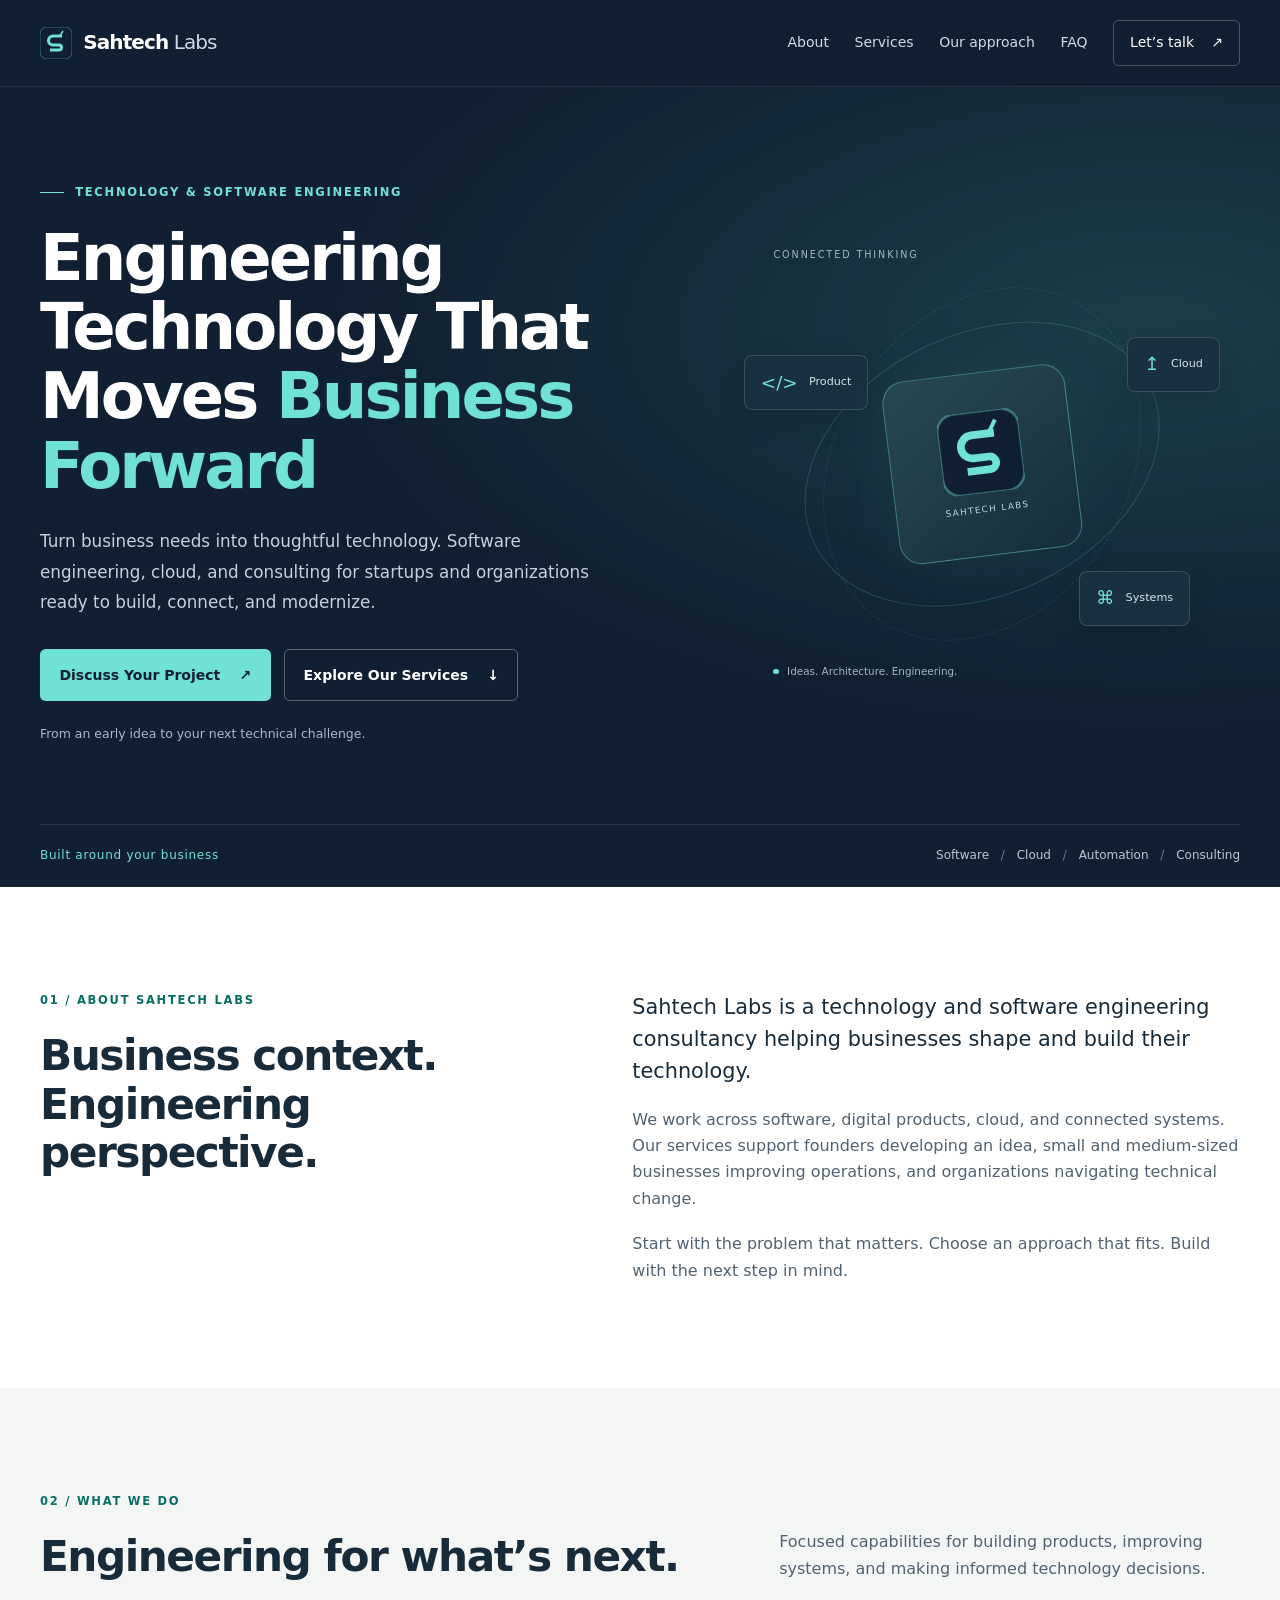
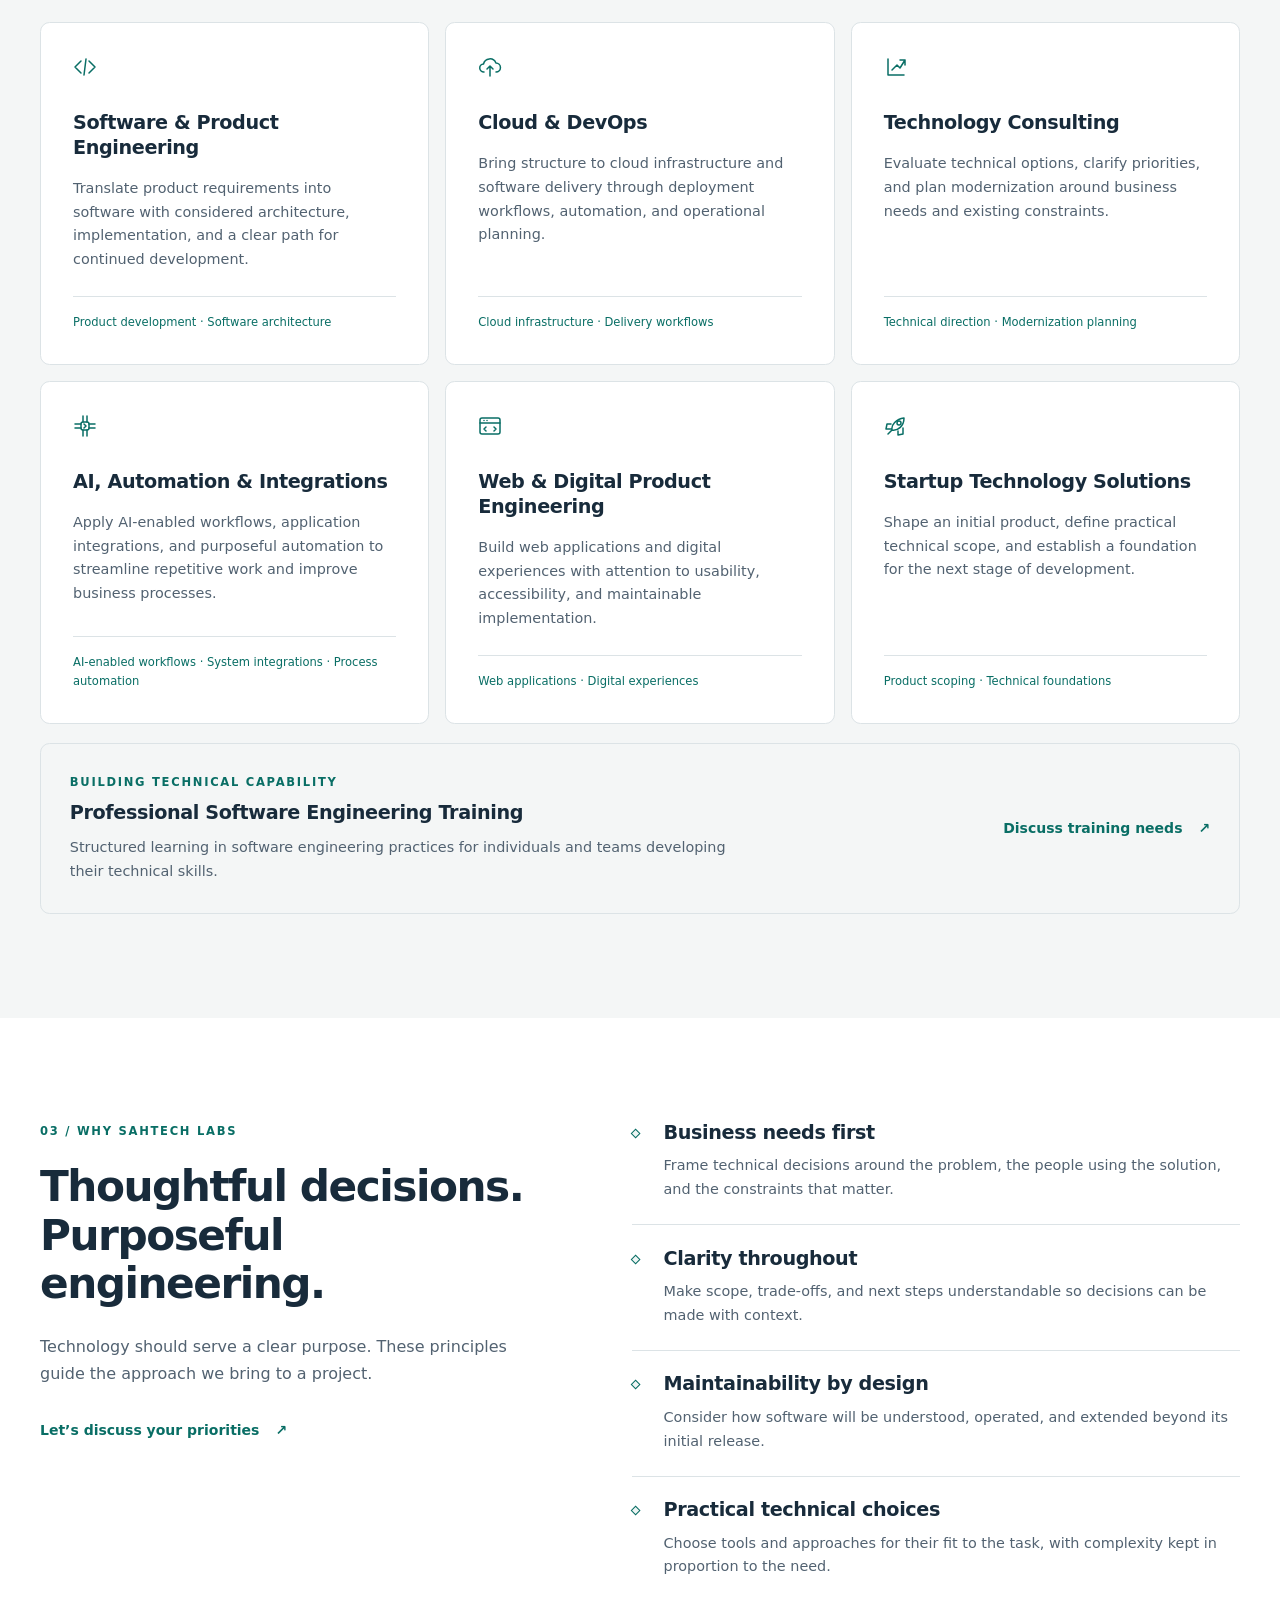
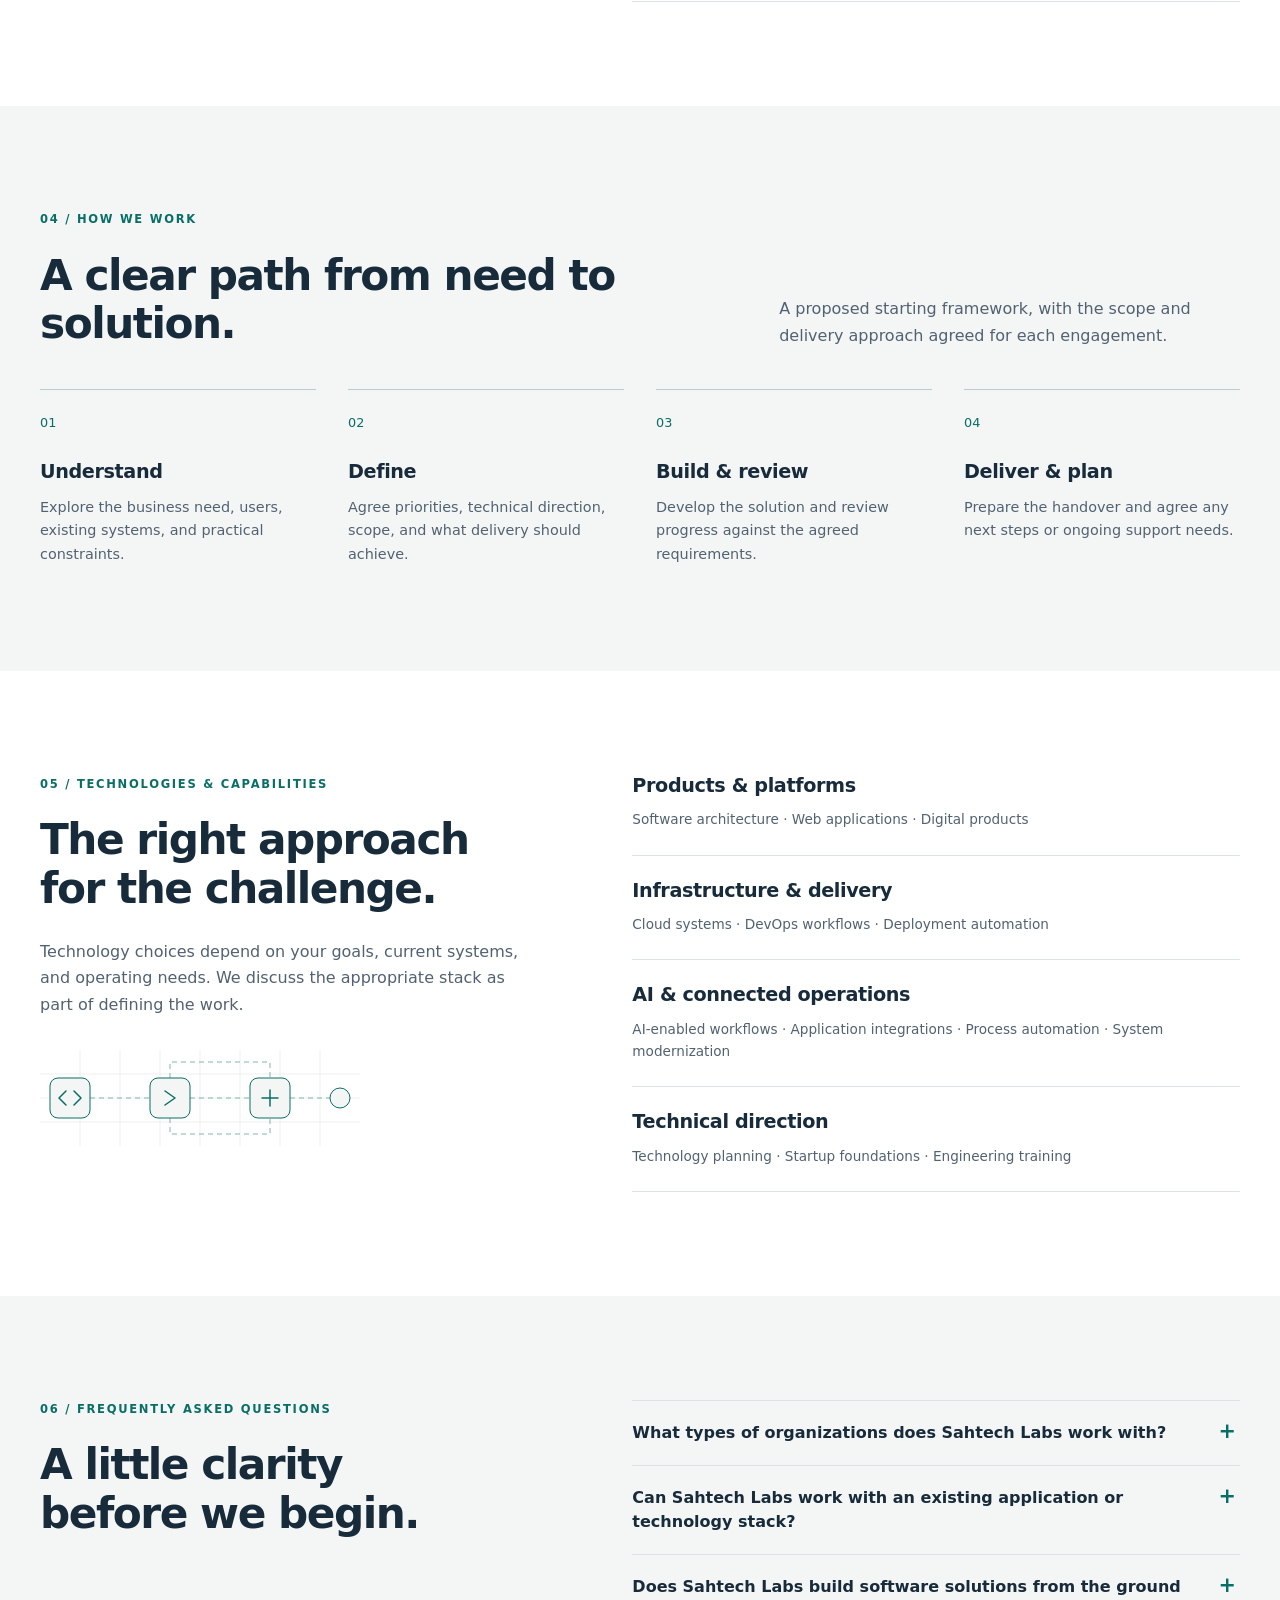
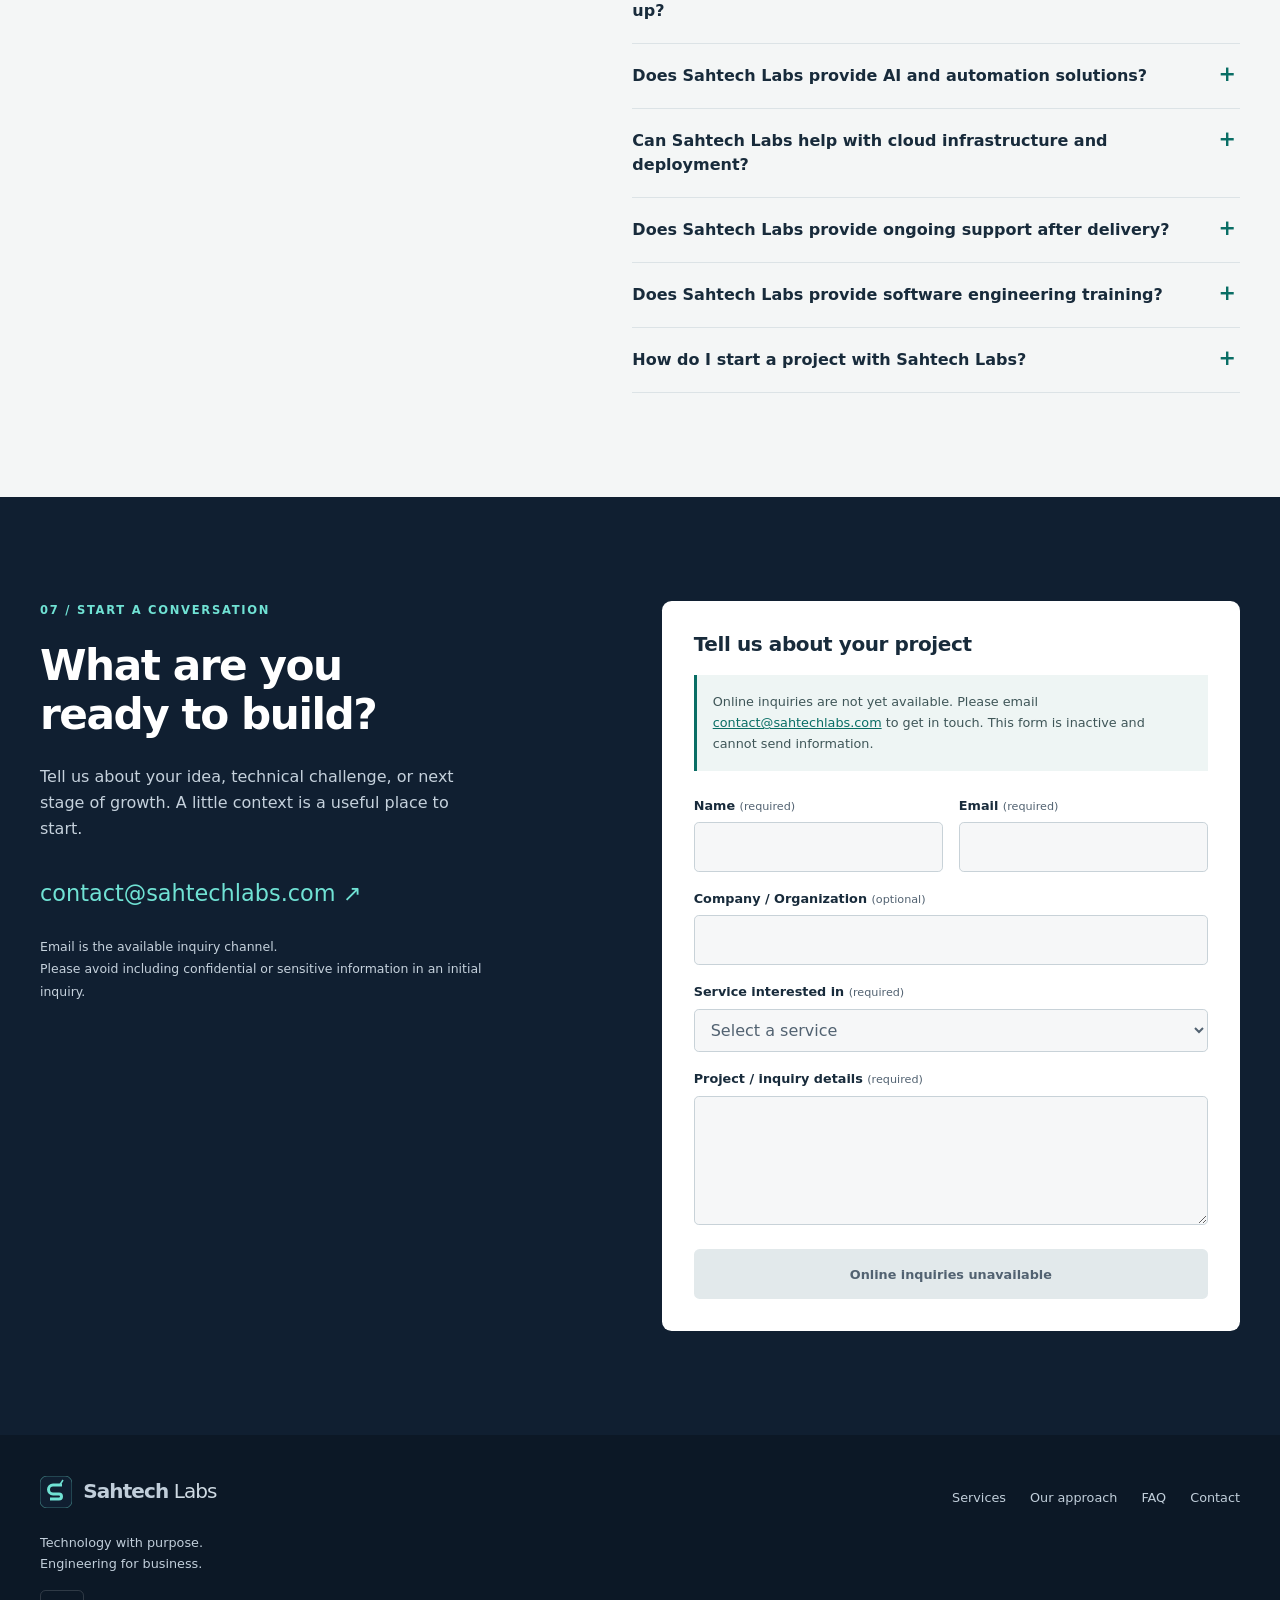
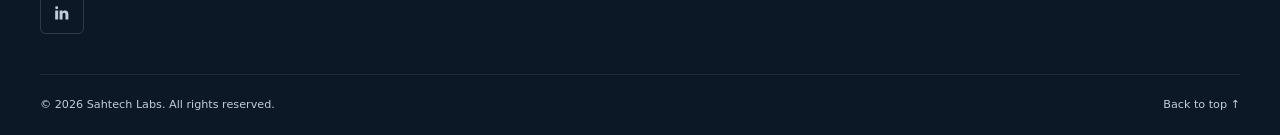
==== index.html @ 2fbc8df5 "feat: build Sahtech Labs landing page" ====
<!doctype html>
<html lang="en">
<head>
  <meta charset="utf-8">
  <meta name="viewport" content="width=device-width, initial-scale=1">
  <meta name="theme-color" content="#101f31">
  <title>Sahtech Labs | Technology &amp; Software Engineering Consultancy</title>
  <meta name="description" content="Sahtech Labs provides software and product engineering, cloud and DevOps, AI-enabled workflows, automation, integrations, and technology consulting for businesses and startups.">
  <link rel="canonical" href="https://sahtechlabs.com/">
  <meta property="og:title" content="Sahtech Labs | Technology &amp; Software Engineering Consultancy">
  <meta property="og:description" content="Software and product engineering, cloud and DevOps, AI-enabled workflows, automation, integrations, and technology consulting for businesses and startups.">
  <meta property="og:type" content="website">
  <meta property="og:url" content="https://sahtechlabs.com/">
  <meta property="og:site_name" content="Sahtech Labs">
  <meta name="twitter:card" content="summary">
  <meta name="twitter:title" content="Sahtech Labs | Technology &amp; Software Engineering Consultancy">
  <meta name="twitter:description" content="Software and product engineering, cloud and DevOps, AI-enabled workflows, automation, integrations, and technology consulting for businesses and startups.">
  <!-- TODO: After creating an approved branded 1200x630 preview asset, add og:image
       (absolute production URL), og:image:width, og:image:height, og:image:alt,
       twitter:image and twitter:image:alt here; change twitter:card to summary_large_image. -->
  <link rel="icon" href="assets/images/favicon.svg" type="image/svg+xml">
  <link rel="stylesheet" href="assets/css/styles.css">
  <script src="assets/js/main.js" defer></script>
</head>
<body>
  <a class="skip-link" href="#main">Skip to content</a>
  <header class="site-header">
    <div class="container header-inner">
      <a class="brand" href="#home" aria-label="Sahtech Labs home"><img class="brand-mark" src="assets/images/favicon.svg" width="32" height="32" alt="" aria-hidden="true"><span>Sahtech<span class="brand-light"> Labs</span></span></a>
      <button class="menu-toggle" type="button" aria-expanded="false" aria-controls="site-nav" hidden>Menu <span aria-hidden="true">☰</span></button>
      <nav id="site-nav" aria-label="Main navigation">
        <a href="#about">About</a><a href="#services">Services</a><a href="#approach">Our approach</a><a href="#faq">FAQ</a><a class="nav-contact" href="#contact">Let’s talk <span aria-hidden="true">↗</span></a>
      </nav>
    </div>
  </header>
  <main id="main">
    <section class="hero" id="home" aria-labelledby="hero-title">
      <div class="container hero-grid">
        <div class="hero-copy">
          <p class="eyebrow"><span class="accent-line" aria-hidden="true"></span>Technology &amp; software engineering</p>
          <h1 id="hero-title">Engineering Technology That Moves <span>Business Forward</span></h1>
          <p class="hero-description">Turn business needs into thoughtful technology. Software engineering, cloud, and consulting for startups and organizations ready to build, connect, and modernize.</p>
          <div class="actions"><a class="button button-primary" href="#contact">Discuss Your Project <span aria-hidden="true">↗</span></a><a class="button button-outline" href="#services">Explore Our Services <span aria-hidden="true">↓</span></a></div>
          <p class="hero-note">From an early idea to your next technical challenge.</p>
        </div>
        <div class="engineering-visual" aria-hidden="true">
          <div class="visual-grid"></div><div class="visual-orbit orbit-one"></div><div class="visual-orbit orbit-two"></div>
          <div class="visual-label">CONNECTED THINKING</div>
          <div class="visual-node node-product"><span class="node-symbol">&lt;/&gt;</span>Product</div>
          <div class="visual-node node-cloud"><span class="node-symbol">↥</span>Cloud</div>
          <div class="visual-core"><img class="core-mark" src="assets/images/favicon.svg" width="72" height="72" alt="" aria-hidden="true"><span>SAHTECH LABS</span></div>
          <div class="visual-node node-systems"><span class="node-symbol">⌘</span>Systems</div>
          <div class="visual-caption"><span></span>Ideas. Architecture. Engineering.</div>
        </div>
      </div>
      <div class="container hero-bottom"><span>Built around your business</span><span>Software <i aria-hidden="true">/</i> Cloud <i aria-hidden="true">/</i> Automation <i aria-hidden="true">/</i> Consulting</span></div>
    </section>

    <section class="section" id="about" aria-labelledby="about-title">
      <div class="container split-layout">
        <div><p class="eyebrow">01 / About Sahtech Labs</p><h2 id="about-title">Business context.<br>Engineering perspective.</h2></div>
        <div class="section-copy"><p class="lead">Sahtech Labs is a technology and software engineering consultancy helping businesses shape and build their technology.</p><p>We work across software, digital products, cloud, and connected systems. Our services support founders developing an idea, small and medium-sized businesses improving operations, and organizations navigating technical change.</p><p>Start with the problem that matters. Choose an approach that fits. Build with the next step in mind.</p></div>
      </div>
    </section>

    <section class="section section-light" id="services" aria-labelledby="services-title">
      <div class="container">
        <div class="section-heading"><div><p class="eyebrow">02 / What we do</p><h2 id="services-title">Engineering for what’s next.</h2></div><p>Focused capabilities for building products, improving systems, and making informed technology decisions.</p></div>
        <div class="services-grid">
          <article class="service-card"><svg class="service-icon" viewBox="0 0 24 24" aria-hidden="true" focusable="false"><path d="m8 6-6 6 6 6m8-12 6 6-6 6m-3-14-2 16"/></svg><h3>Software &amp; Product Engineering</h3><p>Translate product requirements into software with considered architecture, implementation, and a clear path for continued development.</p><span class="card-detail">Product development · Software architecture</span></article>
          <article class="service-card"><svg class="service-icon" viewBox="0 0 24 24" aria-hidden="true" focusable="false"><path d="M6 17a4 4 0 0 1-.5-8 6.5 6.5 0 0 1 12.4-1A4.5 4.5 0 0 1 18 17M12 21V11m-3 3 3-3 3 3"/></svg><h3>Cloud &amp; DevOps</h3><p>Bring structure to cloud infrastructure and software delivery through deployment workflows, automation, and operational planning.</p><span class="card-detail">Cloud infrastructure · Delivery workflows</span></article>
          <article class="service-card"><svg class="service-icon" viewBox="0 0 24 24" aria-hidden="true" focusable="false"><path d="M4 20V4m0 16h16M8 15l5-5 3 3 5-8m-5 0h5v5"/></svg><h3>Technology Consulting</h3><p>Evaluate technical options, clarify priorities, and plan modernization around business needs and existing constraints.</p><span class="card-detail">Technical direction · Modernization planning</span></article>
          <article class="service-card"><svg class="service-icon" viewBox="0 0 24 24" aria-hidden="true" focusable="false"><rect x="8" y="8" width="8" height="8" rx="2"/><path d="M10 2v6m4-6v6m-4 8v6m4-6v6M2 10h6m-6 4h6m8-4h6m-6 4h6m-11-4 2 2-2 2"/></svg><h3>AI, Automation &amp; Integrations</h3><p>Apply AI-enabled workflows, application integrations, and purposeful automation to streamline repetitive work and improve business processes.</p><span class="card-detail">AI-enabled workflows · System integrations · Process automation</span></article>
          <article class="service-card"><svg class="service-icon" viewBox="0 0 24 24" aria-hidden="true" focusable="false"><rect x="2" y="4" width="20" height="16" rx="2"/><path d="M2 9h20M6 6.5h.01m3 0h.01M8 13l-2 2 2 2m8-4 2 2-2 2"/></svg><h3>Web &amp; Digital Product Engineering</h3><p>Build web applications and digital experiences with attention to usability, accessibility, and maintainable implementation.</p><span class="card-detail">Web applications · Digital experiences</span></article>
          <article class="service-card"><svg class="service-icon" viewBox="0 0 24 24" aria-hidden="true" focusable="false"><path d="M8 16c-1-5 4-11 12-12 0 8-6 13-12 12Zm0 0-4 4m3-10H3l-1 5h6m6 2v4l5-1v-6"/><circle cx="15" cy="9" r="2"/></svg><h3>Startup Technology Solutions</h3><p>Shape an initial product, define practical technical scope, and establish a foundation for the next stage of development.</p><span class="card-detail">Product scoping · Technical foundations</span></article>
        </div>
        <article class="training-card"><div><p class="eyebrow">Building technical capability</p><h3>Professional Software Engineering Training</h3><p>Structured learning in software engineering practices for individuals and teams developing their technical skills.</p></div><a class="text-link" href="#contact">Discuss training needs <span aria-hidden="true">↗</span></a></article>
      </div>
    </section>

    <section class="section why-section" id="why" aria-labelledby="why-title">
      <div class="container split-layout"><div><p class="eyebrow">03 / Why Sahtech Labs</p><h2 id="why-title">Thoughtful decisions.<br>Purposeful engineering.</h2><p class="section-intro">Technology should serve a clear purpose. These principles guide the approach we bring to a project.</p><a class="text-link" href="#contact">Let’s discuss your priorities <span aria-hidden="true">↗</span></a></div><div class="principles"><article><span class="principle-dot" aria-hidden="true"></span><div><h3>Business needs first</h3><p>Frame technical decisions around the problem, the people using the solution, and the constraints that matter.</p></div></article><article><span class="principle-dot" aria-hidden="true"></span><div><h3>Clarity throughout</h3><p>Make scope, trade-offs, and next steps understandable so decisions can be made with context.</p></div></article><article><span class="principle-dot" aria-hidden="true"></span><div><h3>Maintainability by design</h3><p>Consider how software will be understood, operated, and extended beyond its initial release.</p></div></article><article><span class="principle-dot" aria-hidden="true"></span><div><h3>Practical technical choices</h3><p>Choose tools and approaches for their fit to the task, with complexity kept in proportion to the need.</p></div></article></div></div>
    </section>

    <section class="section section-light" id="approach" aria-labelledby="process-title">
      <div class="container"><div class="section-heading"><div><p class="eyebrow">04 / How we work</p><h2 id="process-title">A clear path from need to solution.</h2></div><p>A proposed starting framework, with the scope and delivery approach agreed for each engagement.</p></div><ol class="process-grid"><li><span class="step-number">01</span><h3>Understand</h3><p>Explore the business need, users, existing systems, and practical constraints.</p></li><li><span class="step-number">02</span><h3>Define</h3><p>Agree priorities, technical direction, scope, and what delivery should achieve.</p></li><li><span class="step-number">03</span><h3>Build &amp; review</h3><p>Develop the solution and review progress against the agreed requirements.</p></li><li><span class="step-number">04</span><h3>Deliver &amp; plan</h3><p>Prepare the handover and agree any next steps or ongoing support needs.</p></li></ol></div>
    </section>

    <section class="section capabilities-section" id="capabilities" aria-labelledby="capabilities-title"><div class="container split-layout"><div><p class="eyebrow">05 / Technologies &amp; capabilities</p><h2 id="capabilities-title">The right approach<br>for the challenge.</h2><p class="section-intro">Technology choices depend on your goals, current systems, and operating needs. We discuss the appropriate stack as part of defining the work.</p><svg class="capability-diagram" viewBox="0 0 320 96" aria-hidden="true" focusable="false">
        <path class="diagram-grid" d="M0 24h320M0 48h320M0 72h320M40 0v96M80 0v96M120 0v96M160 0v96M200 0v96M240 0v96M280 0v96"/>
        <path class="diagram-links" d="M50 48h60m40 0h60m40 0h40M130 28V12h100v16M130 68v16h100V68"/>
        <g class="diagram-nodes"><rect x="10" y="28" width="40" height="40" rx="8"/><rect x="110" y="28" width="40" height="40" rx="8"/><rect x="210" y="28" width="40" height="40" rx="8"/><circle cx="300" cy="48" r="10"/></g>
        <path class="diagram-symbols" d="m26 41-7 7 7 7m8-14 7 7-7 7m91-14 10 7-10 7m97-7h16m-8-8v16"/>
      </svg></div><div class="capability-list"><div><h3>Products &amp; platforms</h3><p>Software architecture · Web applications · Digital products</p></div><div><h3>Infrastructure &amp; delivery</h3><p>Cloud systems · DevOps workflows · Deployment automation</p></div><div><h3>AI &amp; connected operations</h3><p>AI-enabled workflows · Application integrations · Process automation · System modernization</p></div><div><h3>Technical direction</h3><p>Technology planning · Startup foundations · Engineering training</p></div></div></div></section>

    <section class="section section-light faq-section" id="faq" aria-labelledby="faq-title">
      <div class="container split-layout">
        <div><p class="eyebrow">06 / Frequently asked questions</p><h2 id="faq-title">A little clarity<br>before we begin.</h2></div>
        <div class="faq-list">
          <details><summary>What types of organizations does Sahtech Labs work with?</summary><div class="faq-answer"><p>Sahtech Labs supports startups, small and medium-sized businesses, teams, and organizations that need practical software engineering, technology consulting, cloud, automation, AI-enabled workflows, or technical guidance.</p></div></details>
          <details><summary>Can Sahtech Labs work with an existing application or technology stack?</summary><div class="faq-answer"><p>An engagement can begin with an existing system, application, workflow, or infrastructure. The appropriate approach is determined after understanding the current environment, requirements, constraints, and objectives.</p></div></details>
          <details><summary>Does Sahtech Labs build software solutions from the ground up?</summary><div class="faq-answer"><p>Sahtech Labs can help shape and engineer new software and digital products, from initial technical planning and architecture through implementation and delivery, depending on the project scope.</p></div></details>
          <details><summary>Does Sahtech Labs provide AI and automation solutions?</summary><div class="faq-answer"><p>Sahtech Labs can help identify practical opportunities for AI-enabled workflows, application integrations, and process automation. Solutions are selected according to the business problem and where AI can serve a useful purpose.</p></div></details>
          <details><summary>Can Sahtech Labs help with cloud infrastructure and deployment?</summary><div class="faq-answer"><p>Cloud and DevOps capabilities include infrastructure planning, deployment workflows, automation, and operational considerations appropriate to the project.</p></div></details>
          <details><summary>Does Sahtech Labs provide ongoing support after delivery?</summary><div class="faq-answer"><p>Support, maintenance, and next-stage requirements can be discussed as part of the engagement and agreed according to project needs.</p></div></details>
          <details><summary>Does Sahtech Labs provide software engineering training?</summary><div class="faq-answer"><p>Sahtech Labs provides structured software engineering and technical training for individuals and teams, with the subject and format determined by the learning objectives.</p></div></details>
          <details><summary>How do I start a project with Sahtech Labs?</summary><div class="faq-answer"><p>Email <a href="mailto:contact@sahtechlabs.com">contact@sahtechlabs.com</a> with a brief description of your idea, challenge, existing system, or objective. Sahtech Labs can then discuss the context and appropriate next steps.</p></div></details>
        </div>
      </div>
    </section>

    <section class="section contact-section" id="contact" aria-labelledby="contact-title"><div class="container contact-grid"><div class="contact-copy"><p class="eyebrow">07 / Start a conversation</p><h2 id="contact-title">What are you<br>ready to build?</h2><p>Tell us about your idea, technical challenge, or next stage of growth. A little context is a useful place to start.</p><a class="contact-email" href="mailto:contact@sahtechlabs.com">contact@sahtechlabs.com <span aria-hidden="true">↗</span></a><p class="contact-note">Email is the available inquiry channel.<br>Please avoid including confidential or sensitive information in an initial inquiry.</p></div>
      <form class="contact-form" aria-labelledby="form-title" aria-describedby="form-status">
        <h3 id="form-title">Tell us about your project</h3><p id="form-status" class="form-status">Online inquiries are not yet available. Please email <a href="mailto:contact@sahtechlabs.com">contact@sahtechlabs.com</a> to get in touch. This form is inactive and cannot send information.</p>
        <fieldset disabled><legend class="visually-hidden">Project inquiry — currently unavailable</legend><div class="form-row"><div class="form-field"><label for="name">Name <span>(required)</span></label><input id="name" name="name" autocomplete="name" required></div><div class="form-field"><label for="email">Email <span>(required)</span></label><input id="email" name="email" type="email" autocomplete="email" required></div></div><div class="form-field"><label for="company">Company / Organization <span>(optional)</span></label><input id="company" name="company" autocomplete="organization"></div><div class="form-field"><label for="service">Service interested in <span>(required)</span></label><select id="service" name="service" required><option value="">Select a service</option><option>Software &amp; Product Engineering</option><option>Cloud &amp; DevOps</option><option>Technology Consulting</option><option>AI, Automation &amp; Integrations</option><option>Web &amp; Digital Product Engineering</option><option>Startup Technology Solutions</option><option>Professional Software Engineering Training</option></select></div><div class="form-field"><label for="details">Project / inquiry details <span>(required)</span></label><textarea id="details" name="details" rows="4" required></textarea></div><button class="button button-primary" type="button" disabled>Online inquiries unavailable</button></fieldset>
      </form>
    </div></section>
  </main>
  <footer class="site-footer">
    <div class="container footer-top">
      <div class="footer-company">
        <a class="brand" href="#home" aria-label="Sahtech Labs home"><img class="brand-mark" src="assets/images/favicon.svg" width="32" height="32" alt="" aria-hidden="true"><span>Sahtech<span class="brand-light"> Labs</span></span></a>
        <p>Technology with purpose.<br>Engineering for business.</p>
        <nav class="social-links" aria-label="Sahtech Labs social media">
          <a href="https://www.linkedin.com/company/sahtechlabs/" target="_blank" rel="noopener noreferrer" aria-label="Sahtech Labs on LinkedIn (opens in a new tab)">
            <svg viewBox="0 0 24 24" aria-hidden="true" focusable="false"><path d="M5 3a2 2 0 1 1 0 4 2 2 0 0 1 0-4ZM3 9h4v12H3Zm6 0h4v1.6c.8-1.2 2-1.9 3.6-1.9 3 0 4.4 1.9 4.4 5.2V21h-4v-6.2c0-1.7-.5-2.7-1.9-2.7-1.4 0-2.1 1-2.1 2.7V21H9Z"/></svg>
          </a>
          <!-- Facebook is omitted until its official company-page URL is verified.
               Add it as another social-links item using the existing SVG/link pattern. -->
        </nav>
      </div>
      <nav class="footer-navigation" aria-label="Footer navigation"><a href="#services">Services</a><a href="#approach">Our approach</a><a href="#faq">FAQ</a><a href="#contact">Contact</a></nav>
    </div>
    <div class="container footer-bottom"><small>© 2026 Sahtech Labs. All rights reserved.</small><a href="#home">Back to top <span aria-hidden="true">↑</span></a></div>
  </footer>
</body>
</html>
---- assets/css/styles.css ----
:root {
  --navy:#101f31;
  --navy-light:#172b40;
  --ink:#182b3b;
  --muted:#526271;
  --paper:#fff;
  --surface:#f4f6f6;
  --line:#dce3e6;
  --accent:#70e2d4;
  --teal:#096e65;
  --container:75rem;
  --radius:.6rem;
}

* {
  box-sizing:border-box;
}

html {
  scroll-behavior:smooth;
  scroll-padding-top:6rem;
}

body {
  margin:0;
  font-family:Inter,ui-sans-serif,system-ui,-apple-system,BlinkMacSystemFont,"Segoe UI",sans-serif;
  color:var(--ink);
  background:var(--paper);
  line-height:1.65;
  -webkit-font-smoothing:antialiased;
}

a {
  color:inherit;
  text-decoration:none;
}

button,input,select,textarea {
  font:inherit;
}

button,a,input,select,textarea {
  -webkit-tap-highlight-color:transparent;
}

a,button {
  touch-action:manipulation;
}

a:focus-visible,button:focus-visible,input:focus-visible,select:focus-visible,textarea:focus-visible,summary:focus-visible {
  outline:3px solid var(--teal);
  outline-offset:5px;
}

.hero a:focus-visible,.site-header a:focus-visible,.site-header button:focus-visible,.contact-section a:focus-visible,.site-footer a:focus-visible {
  outline-color:var(--accent);
}

[hidden] {
  display:none!important;
}

h1,h2,h3,p {
  margin:0;
}

h1,h2,h3 {
  line-height:1.15;
  letter-spacing:-.035em;
}

h2 {
  font-size:clamp(2rem,3.3vw,3rem);
  font-weight:650;
}

h3 {
  font-size:1.2rem;
  font-weight:650;
  letter-spacing:-.02em;
}

p+p {
  margin-top:1.2rem;
}

.container {
  width:min(var(--container),calc(100% - 2.5rem));
  margin-inline:auto;
}

.section {
  padding-block:5rem;
}

.section-light {
  background:var(--surface);
}

.eyebrow {
  font-size:.72rem;
  font-weight:700;
  letter-spacing:.15em;
  text-transform:uppercase;
  color:var(--teal);
  margin-bottom:1.4rem;
}

.section-intro {
  margin-block:1.6rem;
  max-width:30rem;
  color:var(--muted);
}

.skip-link {
  position:fixed;
  top:1rem;
  left:1rem;
  z-index:20;
  background:white;
  padding:.8rem 1.2rem;
  color:var(--ink);
  transform:translateY(-200%);
}

.skip-link:focus {
  transform:translateY(0);
}

.visually-hidden {
  position:absolute;
  width:1px;
  height:1px;
  padding:0;
  margin:-1px;
  overflow:hidden;
  clip-path:inset(50%);
  white-space:nowrap;
  border:0;
}

.site-header {
  background:var(--navy);
  color:#fff;
  border-bottom:1px solid #ffffff14;
}

.header-inner {
  display:flex;
  align-items:center;
  justify-content:space-between;
  gap:1.5rem;
  flex-wrap:wrap;
  padding-block:1.25rem;
}

.brand {
  display:inline-flex;
  align-items:center;
  gap:.7rem;
  font-size:1.25rem;
  font-weight:700;
  letter-spacing:-.045em;
  white-space:nowrap;
}

.brand-light {
  font-weight:400;
  color:#cfdae3;
}

.brand-mark {
  width:2rem;
  height:2rem;
  flex-shrink:0;
  display:block;
}

#site-nav {
  display:flex;
  align-items:center;
  gap:1.6rem;
  width:100%;
  flex-wrap:wrap;
  font-size:.875rem;
}

#site-nav a {
  padding:.4rem 0;
  color:#d3dce5;
}

#site-nav a:hover {
  color:var(--accent);
}

#site-nav .nav-contact {
  border:1px solid #ffffff40;
  border-radius:.35rem;
  padding:.65rem 1rem;
  color:white;
}

.nav-contact span {
  margin-left:.8rem;
}

.menu-toggle {
  background:transparent;
  border:1px solid #ffffff40;
  color:white;
  border-radius:.35rem;
  padding:.5rem .8rem;
  cursor:pointer;
}

.menu-toggle span {
  margin-left:.5rem;
}

#site-nav.enhanced {
  display:none;
}

#site-nav.enhanced.is-open {
  display:flex;
}

.hero {
  background:radial-gradient(ellipse at 90% 30%,#1b3e49 0,transparent 50%),var(--navy);
  color:#fff;
  overflow:hidden;
}

.hero-grid {
  display:grid;
  gap:2rem;
  padding-block:4rem 2.5rem;
}

.hero .eyebrow {
  color:var(--accent);
  display:flex;
  align-items:center;
  gap:.7rem;
}

.accent-line {
  height:1px;
  width:1.5rem;
  background:var(--accent);
}

h1 {
  font-size:clamp(2.7rem,5vw,4.4rem);
  font-weight:650;
  max-width:13ch;
  line-height:1.08;
  letter-spacing:-.045em;
}

h1 span {
  color:var(--accent);
}

.hero-description {
  margin-top:1.6rem;
  color:#c5d1dc;
  max-width:35rem;
  font-size:1.05rem;
  line-height:1.8;
}

.actions {
  display:flex;
  flex-wrap:wrap;
  gap:.85rem;
  margin-top:2rem;
}

.button {
  display:inline-flex;
  justify-content:center;
  align-items:center;
  gap:1.2rem;
  padding:.85rem 1.15rem;
  border:1px solid transparent;
  border-radius:.35rem;
  font-size:.875rem;
  font-weight:650;
  min-height:3rem;
  transition:background .18s, border-color .18s;
}

.button-primary {
  background:var(--accent);
  color:var(--navy);
}

.button-primary:hover {
  background:#9aeee3;
}

.button-outline {
  border-color:#ffffff50;
  color:#fff;
}

.button-outline:hover {
  background:#ffffff0d;
  border-color:#ffffff90;
}

.hero-note {
  font-size:.78rem;
  color:#a7bacb;
  margin-top:1.4rem;
}

.hero-bottom {
  border-top:1px solid #ffffff1a;
  padding-block:1.3rem;
  display:flex;
  justify-content:space-between;
  gap:.7rem;
  flex-wrap:wrap;
  font-size:.7rem;
  color:#b9c9d5;
}

.hero-bottom>span:first-child {
  color:var(--accent);
  letter-spacing:.06em;
}

.hero-bottom i {
  font-style:normal;
  margin-inline:.5rem;
  color:#65818f;
}

.engineering-visual {
  position:relative;
  width:100%;
  max-width:31rem;
  aspect-ratio:1.1;
  margin:auto;
  isolation:isolate;
}

.visual-grid {
  position:absolute;
  inset:0;
  background-image:linear-gradient(#ffffff06 1px,transparent 1px),linear-gradient(90deg,#ffffff06 1px,transparent 1px);
  background-size:2rem 2rem;
  mask-image:radial-gradient(ellipse,#000,transparent 72%);
}

.visual-orbit {
  position:absolute;
  border:1px solid #70e2d430;
  border-radius:50%;
  left:50%;
  top:50%;
  transform:translate(-50%,-50%) rotate(-25deg);
}

.orbit-one {
  width:75%;
  height:58%;
}

.orbit-two {
  width:59%;
  height:83%;
  transform:translate(-50%,-50%) rotate(32deg);
  border-style:dashed;
  border-color:#70e2d41f;
}

.visual-label {
  position:absolute;
  top:2%;
  left:8%;
  font-size:.6rem;
  letter-spacing:.2em;
  color:#a2b7c4;
}

.visual-core {
  position:absolute;
  left:50%;
  top:50%;
  transform:translate(-50%,-50%) rotate(-7deg);
  width:37%;
  aspect-ratio:1;
  background:linear-gradient(145deg,#284951,#162e3d);
  border:1px solid #70e2d46b;
  border-radius:1.4rem;
  display:flex;
  align-items:center;
  justify-content:center;
  flex-direction:column;
  box-shadow:0 0 70px #70e2d40d;
  gap:.6rem;
}

.visual-core>span:last-child {
  font-size:.55rem;
  letter-spacing:.16em;
  color:#c0d9dd;
}

.core-mark {
  width:45%;
  height:auto;
  display:block;
}

.visual-node {
  position:absolute;
  padding:.7rem 1rem;
  border:1px solid #ffffff25;
  border-radius:.5rem;
  background:#193040;
  color:#d5e3e9;
  font-size:.7rem;
  display:flex;
  align-items:center;
  gap:.7rem;
  box-shadow:0 8px 30px #00000020;
}

.node-symbol {
  color:var(--accent);
  font-size:1.15rem;
}

.node-product {
  left:2%;
  top:26%;
}

.node-cloud {
  right:2%;
  top:22%;
}

.node-systems {
  right:8%;
  bottom:14%;
}

.visual-caption {
  position:absolute;
  bottom:2%;
  left:8%;
  color:#a2b7c4;
  font-size:.65rem;
  display:flex;
  gap:.5rem;
  align-items:center;
}

.visual-caption span {
  width:.35rem;
  height:.35rem;
  background:var(--accent);
  border-radius:50%;
}

.split-layout {
  display:grid;
  gap:2.2rem;
}

.section-copy {
  color:var(--muted);
  max-width:39rem;
}

.lead {
  font-size:1.3rem;
  color:var(--ink);
  line-height:1.55;
}

.section-heading {
  display:grid;
  gap:1.4rem;
  margin-bottom:2.5rem;
}

.section-heading>p {
  color:var(--muted);
  max-width:29rem;
}

.services-grid {
  display:grid;
  gap:1rem;
}

.service-card {
  padding:1.8rem;
  background:var(--paper);
  border:1px solid var(--line);
  border-radius:var(--radius);
  display:flex;
  flex-direction:column;
}

.service-icon {
  width:1.5rem;
  height:1.5rem;
  color:var(--teal);
  fill:none;
  stroke:currentColor;
  stroke-width:1.5;
  stroke-linecap:round;
  stroke-linejoin:round;
  margin-bottom:2rem;
}

.service-card h3 {
  max-width:22rem;
  line-height:1.3;
}

.service-card p {
  font-size:.9rem;
  color:var(--muted);
  margin-block:1rem 1.5rem;
}

.card-detail {
  font-size:.72rem;
  color:var(--teal);
  border-top:1px solid var(--line);
  padding-top:1rem;
  margin-top:auto;
}

.training-card {
  margin-top:1.2rem;
  padding:1.8rem;
  border:1px solid var(--line);
  border-radius:var(--radius);
  display:flex;
  flex-wrap:wrap;
  align-items:center;
  justify-content:space-between;
  gap:1.5rem;
}

.training-card .eyebrow {
  margin-bottom:.6rem;
}

.training-card p:last-child {
  font-size:.9rem;
  color:var(--muted);
  max-width:43rem;
  margin-top:.8rem;
}

.text-link {
  font-size:.875rem;
  font-weight:650;
  color:var(--teal);
  display:inline-flex;
  align-items:center;
  gap:1rem;
  padding-block:.4rem;
}

.text-link:hover {
  text-decoration:underline;
  text-underline-offset:.3rem;
}

.principles article {
  display:flex;
  gap:1.5rem;
  border-bottom:1px solid var(--line);
  padding-block:1.4rem;
}

.principles article:first-child {
  padding-top:0;
}

.principle-dot {
  width:.45rem;
  height:.45rem;
  flex-shrink:0;
  border:1px solid var(--teal);
  background:#096e6512;
  transform:rotate(45deg);
  margin-top:.5rem;
}

.principles p {
  margin-top:.65rem;
  font-size:.9rem;
  color:var(--muted);
}

.process-grid {
  list-style:none;
  padding:0;
  margin:0;
  display:grid;
  gap:2rem;
}

.process-grid li {
  border-top:1px solid #baccca;
  padding-top:1.4rem;
}

.step-number {
  font-size:.8rem;
  color:var(--teal);
  display:block;
  margin-bottom:1.7rem;
}

.process-grid p {
  color:var(--muted);
  font-size:.9rem;
  margin-top:.8rem;
}

.capability-list>div {
  padding-block:1.5rem;
  border-bottom:1px solid var(--line);
}

.capability-list>div:first-child {
  padding-top:0;
}

.capability-list p {
  font-size:.85rem;
  color:var(--muted);
  margin-top:.7rem;
}

/* A small static systems motif adds rhythm without changing the section layout. */
.capability-diagram {
  display:block;
  width:min(100%,20rem);
  height:auto;
  margin-top:2rem;
  fill:none;
  stroke-width:1;
}

.diagram-grid {
  stroke:var(--line);
  opacity:.5;
}

.diagram-links {
  stroke:var(--teal);
  opacity:.5;
}

.diagram-nodes {
  fill:var(--surface);
  stroke:var(--teal);
}

.diagram-symbols {
  stroke:var(--teal);
  stroke-linecap:round;
  stroke-linejoin:round;
  stroke-width:1.5;
}

.contact-section {
  background:var(--navy);
  color:#fff;
}

.contact-section .eyebrow {
  color:var(--accent);
}

.contact-grid {
  display:grid;
  gap:3rem;
}

.contact-copy>p:not(.eyebrow) {
  color:#c5d1dc;
  max-width:28rem;
  margin-top:1.5rem;
}

.contact-email {
  display:inline-block;
  color:var(--accent);
  font-size:clamp(1rem,2vw,1.4rem);
  margin-top:2rem;
  overflow-wrap:anywhere;
}

.contact-email:hover {
  text-decoration:underline;
  text-underline-offset:.3rem;
}

.contact-copy .contact-note {
  font-size:.78rem;
  line-height:1.8;
}

.contact-form {
  padding:1.5rem;
  background:#fff;
  border-radius:var(--radius);
  color:var(--ink);
}

.contact-form h3 {
  font-size:1.25rem;
}

.form-status {
  font-size:.8rem;
  background:#eef5f4;
  border-left:3px solid var(--teal);
  padding:1rem;
  margin-block:1.2rem 1.5rem;
  color:#3f5658;
}

.form-status a {
  color:var(--teal);
  text-decoration:underline;
  overflow-wrap:anywhere;
}

.contact-section .form-status a:focus-visible {
  outline-color:var(--teal);
}

fieldset {
  border:0;
  padding:0;
  margin:0;
  min-width:0;
}

.form-row {
  display:grid;
  gap:1rem;
}

.form-field {
  margin-bottom:1rem;
}

label {
  display:block;
  font-size:.8rem;
  font-weight:600;
  margin-bottom:.4rem;
}

label span {
  font-weight:400;
  color:var(--muted);
  font-size:.7rem;
}

input,select,textarea {
  width:100%;
  min-width:0;
  border:1px solid #c8d2d8;
  border-radius:.3rem;
  background:#f6f7f8;
  color:#526271;
  padding:.65rem .75rem;
  opacity:1;
}

textarea {
  resize:vertical;
}

fieldset:disabled input,fieldset:disabled select,fieldset:disabled textarea {
  cursor:not-allowed;
  -webkit-text-fill-color:#526271;
}

.button:disabled {
  cursor:not-allowed;
  background:#e2e9eb;
  color:#526271;
  width:100%;
  font-size:.8rem;
}

.site-footer {
  background:#0c1826;
  color:#c1ceda;
  padding-top:2.5rem;
}

.footer-top {
  display:flex;
  flex-wrap:wrap;
  align-items:flex-start;
  gap:2rem;
  padding-bottom:2.5rem;
}

.footer-top p {
  font-size:.8rem;
}

.footer-navigation {
  display:flex;
  gap:1.5rem;
  flex-wrap:wrap;
  font-size:.8rem;
}

.footer-navigation a:hover,.footer-bottom a:hover {
  color:var(--accent);
}

.footer-bottom {
  border-top:1px solid #ffffff14;
  padding-block:1.3rem;
  display:flex;
  justify-content:space-between;
  flex-wrap:wrap;
  gap:1rem;
  font-size:.7rem;
}

.footer-bottom small {
  font-size:inherit;
}

@media(min-width:40rem) {
  .container {
    width:min(var(--container),calc(100% - 4rem));
  }
  .services-grid,.process-grid {
    grid-template-columns:repeat(2,minmax(0,1fr));
  }
  .form-row {
    grid-template-columns:repeat(2,minmax(0,1fr));
  }
  .contact-form {
    padding:2rem;
  }
}

@media(min-width:48rem) {
  .header-inner {
    flex-wrap:nowrap;
  }
  #site-nav,#site-nav.enhanced {
    display:flex;
    width:auto;
  }
  .menu-toggle {
    display:none;
  }
  .hero-grid {
    grid-template-columns:1.2fr 1fr;
    align-items:center;
    padding-block:5rem 4rem;
  }
  .hero-bottom {
    font-size:.75rem;
  }
  .section {
    padding-block:6rem;
  }
  .split-layout {
    grid-template-columns:1fr 1.15fr;
    gap:4rem;
  }
  .section-heading {
    grid-template-columns:1.5fr 1fr;
    align-items:end;
    gap:3rem;
  }
  .contact-grid {
    grid-template-columns:1fr 1.1fr;
    gap:3rem;
  }
  .footer-navigation {
    margin-left:auto;
  }
  .engineering-visual {
    min-width:0;
  }
}

@media(min-width:64rem) {
  .services-grid {
    grid-template-columns:repeat(3,minmax(0,1fr));
  }
  .process-grid {
    grid-template-columns:repeat(4,minmax(0,1fr));
    gap:2rem;
  }
  .hero-grid {
    gap:4rem;
    padding-block:6rem 5rem;
  }
  .contact-grid {
    gap:6rem;
  }
  .service-card {
    padding:2rem;
  }
  .section {
    padding-block:6.5rem;
  }
}

@media(max-width:24rem) {
  .container {
    width:calc(100% - 2rem);
  }
  h1 {
    font-size:2.4rem;
  }
  .actions .button {
    width:100%;
  }
  .contact-form {
    padding:1rem;
  }
  .brand {
    font-size:1.1rem;
  }
  .hero-bottom i {
    margin-inline:.2rem;
  }
}

/* Native disclosures remain usable without JavaScript. */
.faq-list {
  min-width:0;
}

.faq-list details {
  border-bottom:1px solid var(--line);
}

.faq-list details:first-child {
  border-top:1px solid var(--line);
}

.faq-list summary {
  padding:1.25rem 2rem 1.25rem 0;
  min-height:3rem;
  position:relative;
  cursor:pointer;
  list-style:none;
  font-weight:600;
  line-height:1.5;
  overflow-wrap:anywhere;
}

.faq-list summary::-webkit-details-marker {
  display:none;
}

.faq-list summary::after {
  content:"+";
  position:absolute;
  right:.25rem;
  top:1.25rem;
  color:var(--teal);
  font-size:1.3rem;
  line-height:1;
}

.faq-list details[open] summary::after {
  content:"−";
}

.faq-list summary:hover,.faq-list summary:focus-visible {
  color:var(--teal);
}

.faq-answer {
  padding:0 1rem 1.25rem 0;
  color:var(--muted);
  font-size:.9rem;
}

.faq-answer a {
  color:var(--teal);
  text-decoration:underline;
  text-underline-offset:.2rem;
  overflow-wrap:anywhere;
}

.footer-company>p {
  margin-top:1rem;
}

.social-links {
  display:flex;
  flex-wrap:wrap;
  gap:.5rem;
  margin-top:1rem;
}

.social-links a {
  display:grid;
  place-items:center;
  width:2.75rem;
  height:2.75rem;
  border:1px solid #ffffff25;
  border-radius:.35rem;
  transition:background .18s,border-color .18s,color .18s;
}

.social-links a:hover,.social-links a:focus-visible {
  color:var(--accent);
  background:#ffffff08;
  border-color:var(--accent);
}

.social-links svg {
  width:1.1rem;
  height:1.1rem;
  fill:currentColor;
}

.footer-navigation a {
  display:inline-flex;
  align-items:center;
  min-height:2.75rem;
}

.service-card {
  transition:border-color .2s,box-shadow .2s;
}

.service-card:hover,.service-card:focus-within {
  border-color:#096e6566;
  box-shadow:0 4px 16px #101f3108;
}

/* Motion is opt-in. Content is visible before enhancement and on failure. */
@media(prefers-reduced-motion:no-preference) {
  .button:not(:disabled) {
    transition:background .18s,border-color .18s,transform .18s;
  }
  .button:not(:disabled):hover,.button:not(:disabled):focus-visible {
    transform:translateY(-1px);
  }
  .section.is-revealed>.container {
    animation:section-arrive .45s ease-out;
  }
  .engineering-visual {
    animation:graphic-arrive 1.2s ease-out;
  }
  .capabilities-section.is-revealed .diagram-links {
    stroke-dasharray:5 4;
    animation:connection-flow 1.8s ease-out;
  }
  .faq-list details[open] .faq-answer {
    animation:section-arrive .2s ease-out;
  }
}

@keyframes section-arrive {
  from { opacity:.94; transform:translateY(5px); }
  to { opacity:1; transform:translateY(0); }
}

@keyframes graphic-arrive {
  from { opacity:.85; transform:translateY(3px); }
  to { opacity:1; transform:translateY(0); }
}

@keyframes connection-flow {
  from { stroke-dashoffset:18; }
  to { stroke-dashoffset:0; }
}

@media(prefers-reduced-motion:reduce) {
  html {
    scroll-behavior:auto;
  }
  *,*::before,*::after {
    transition:none!important;
    animation:none!important;
  }
}
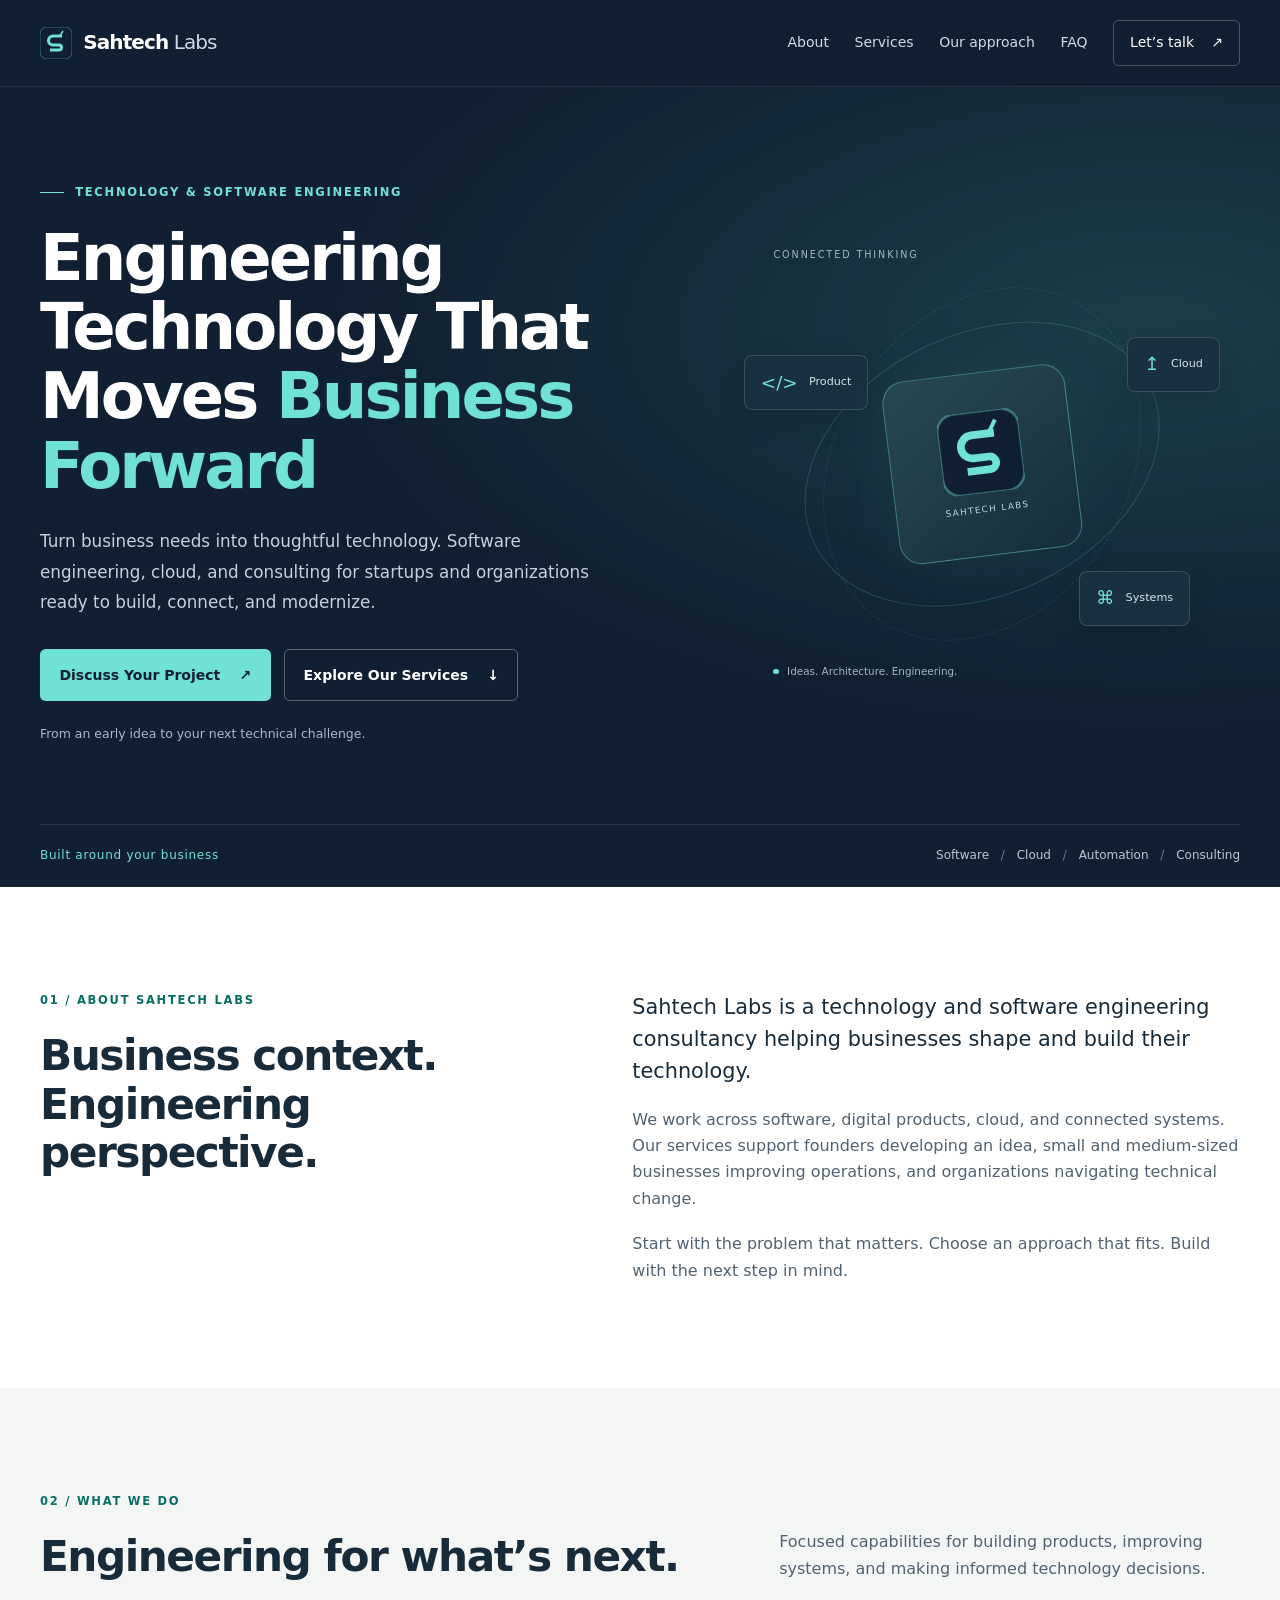
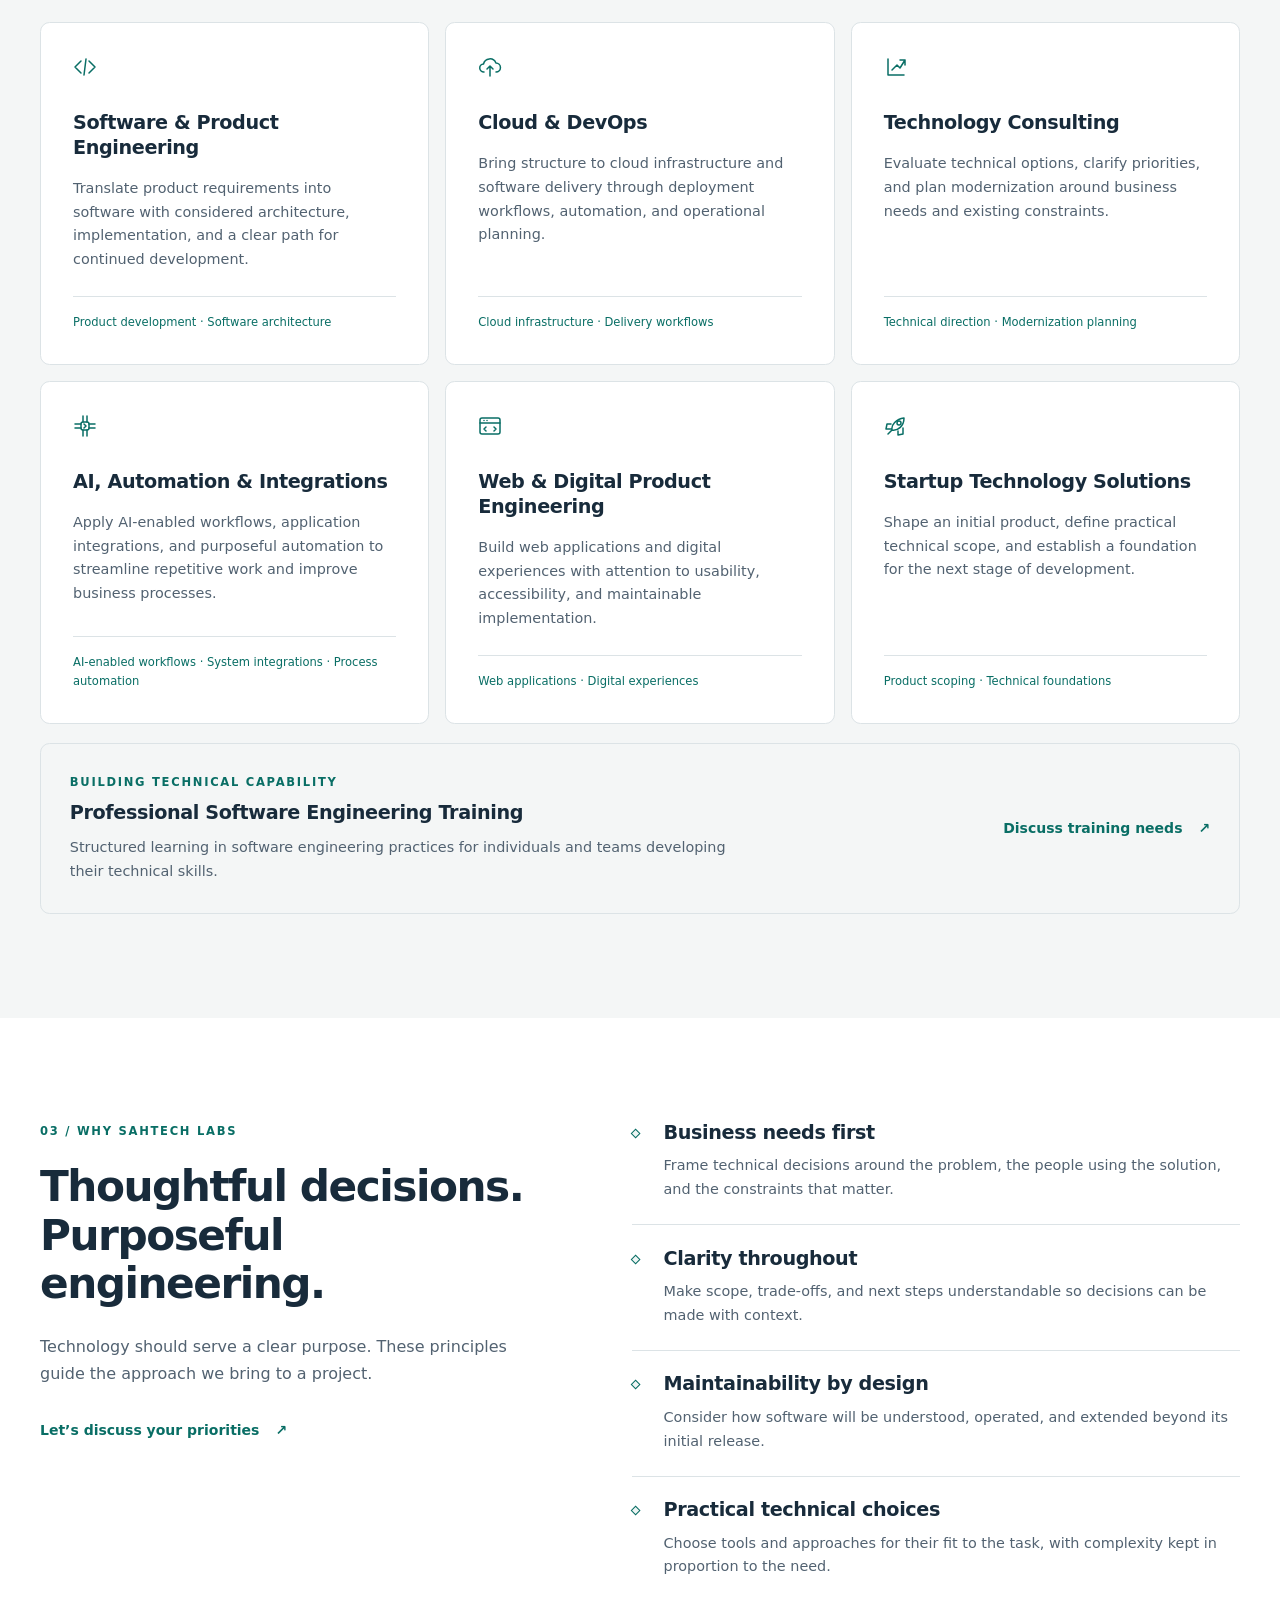
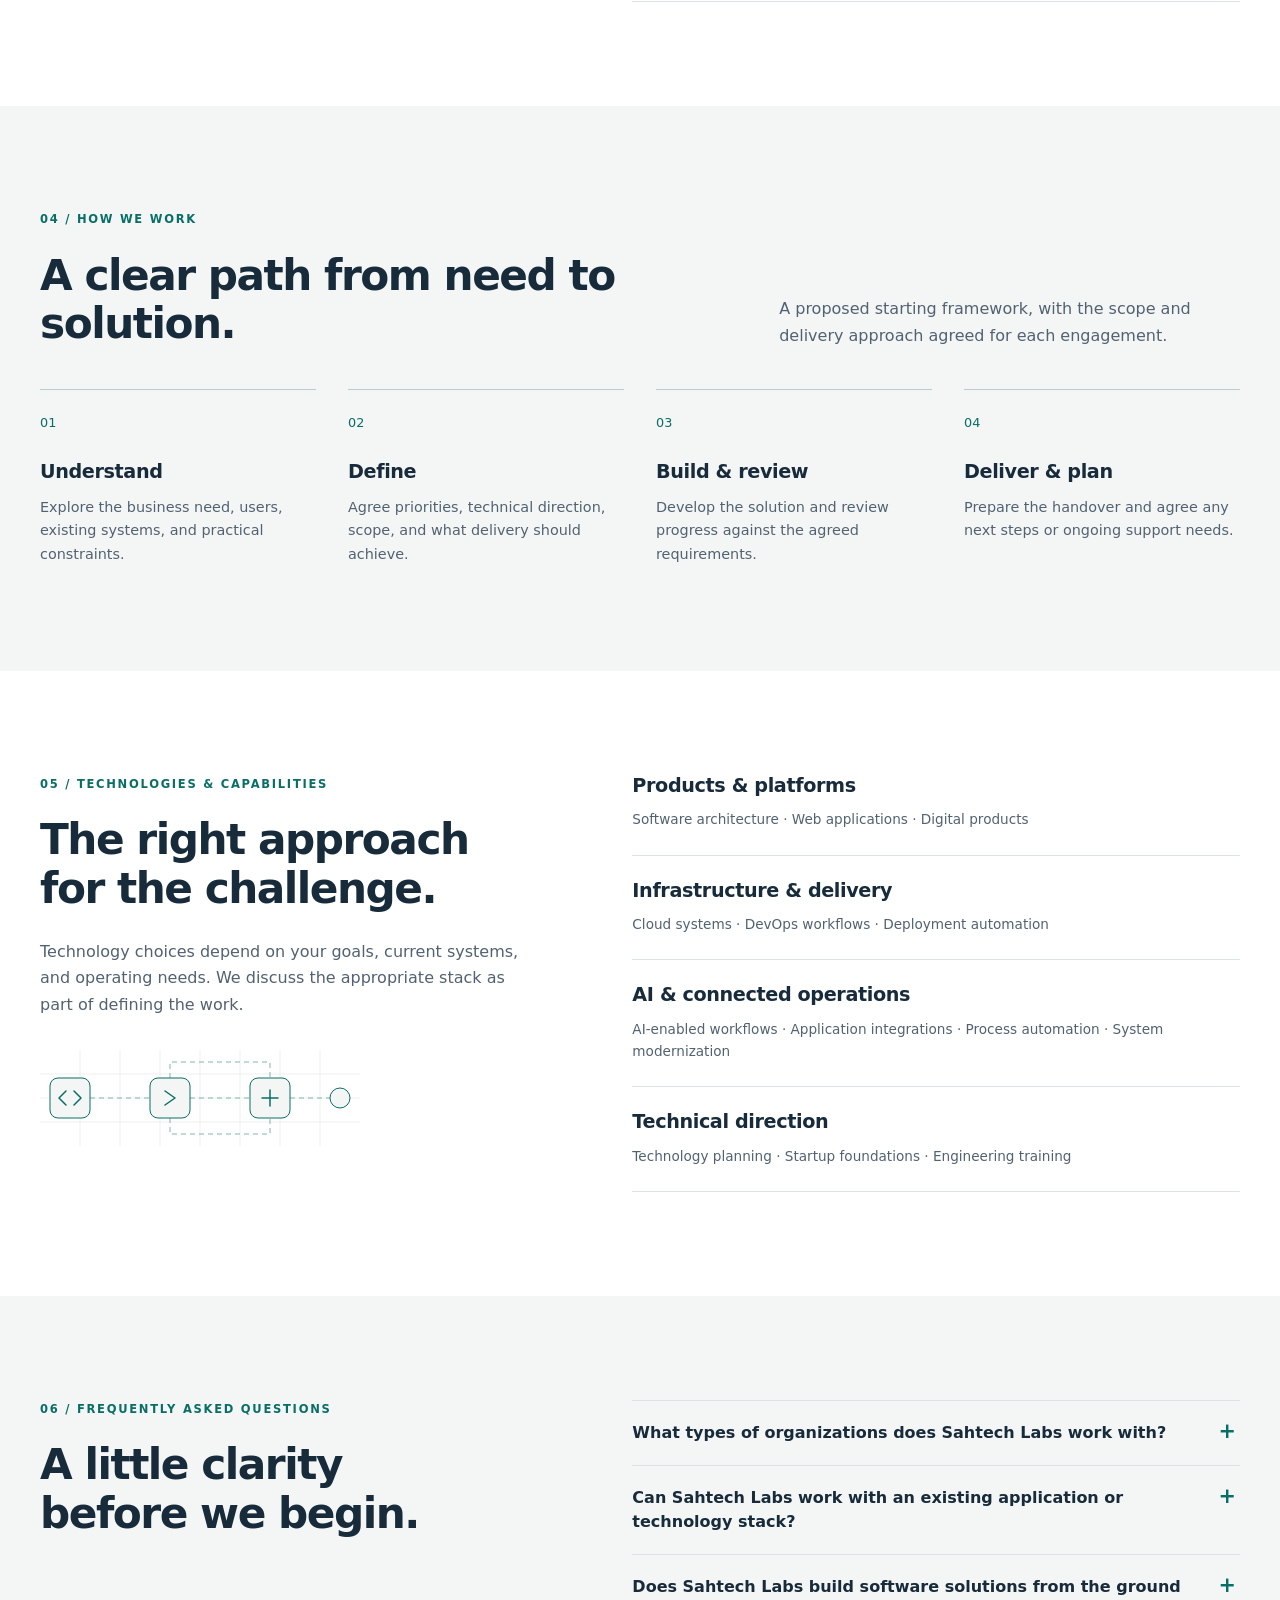
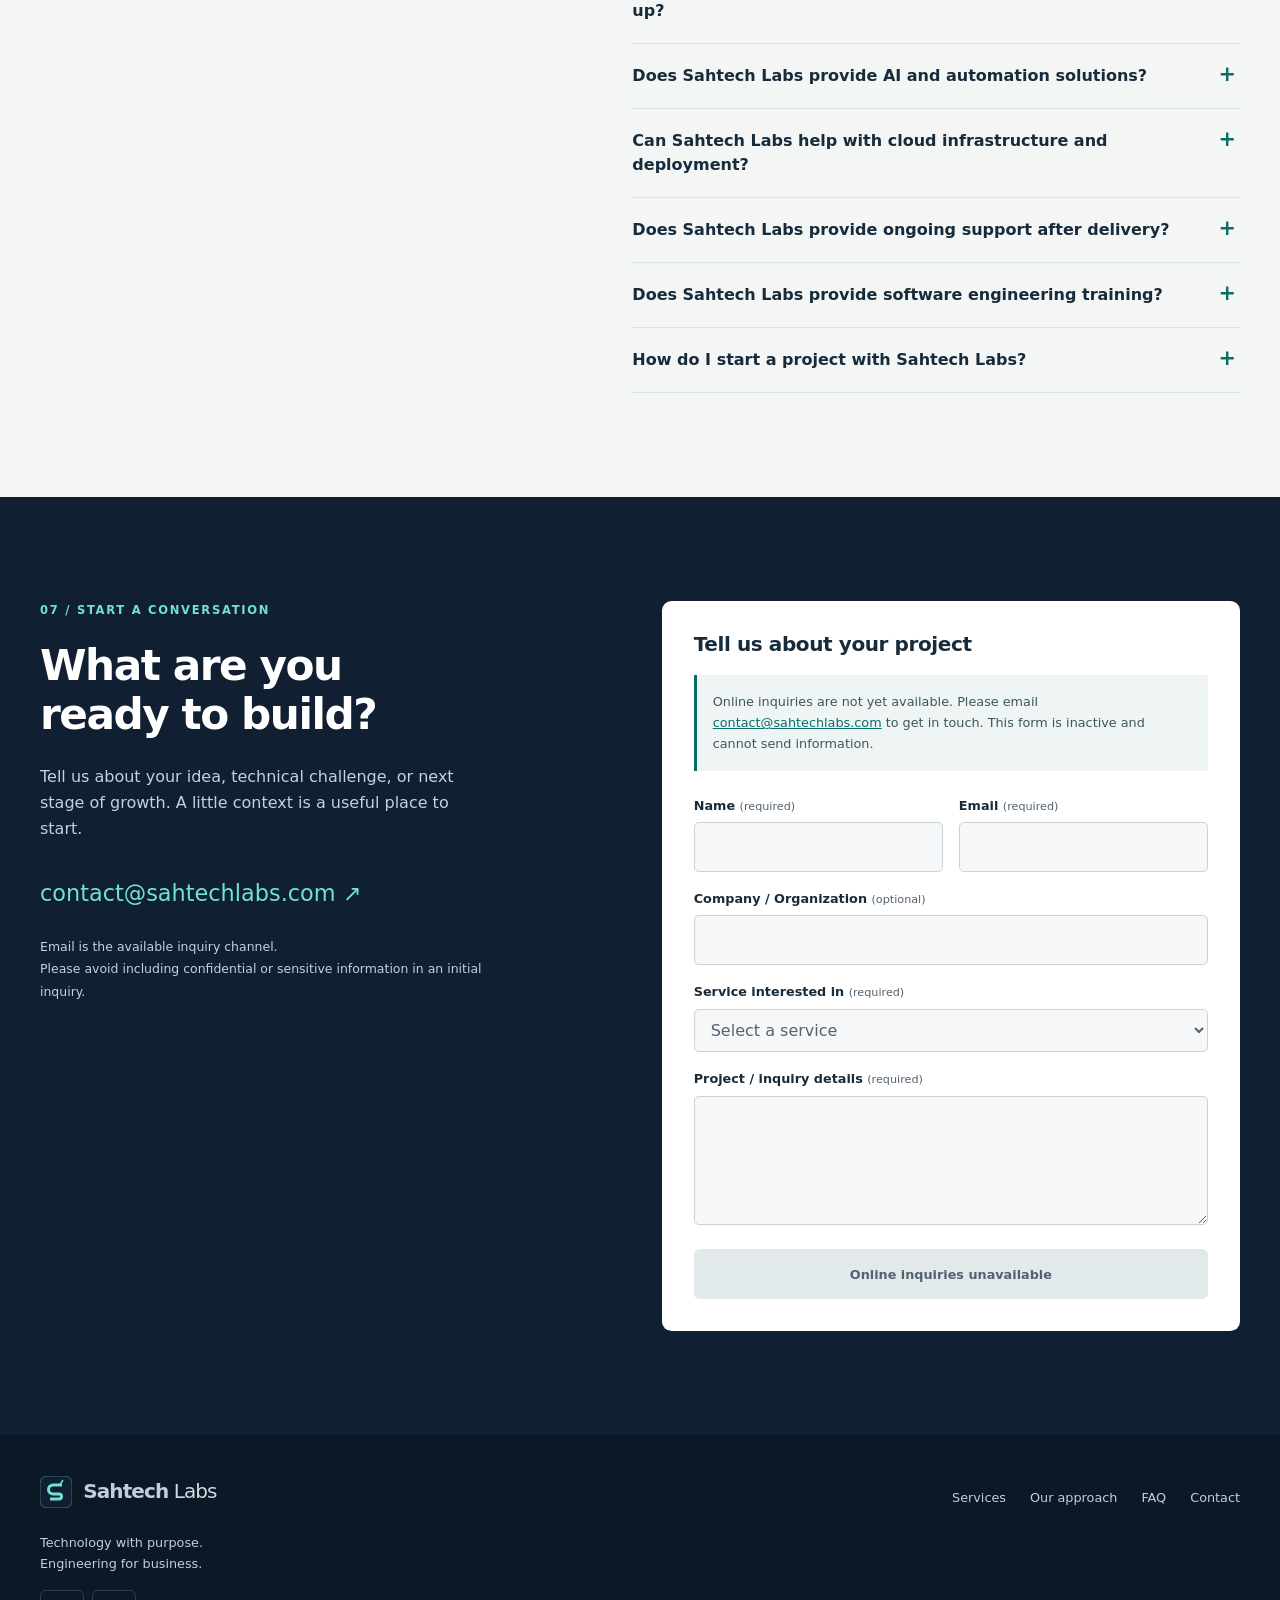
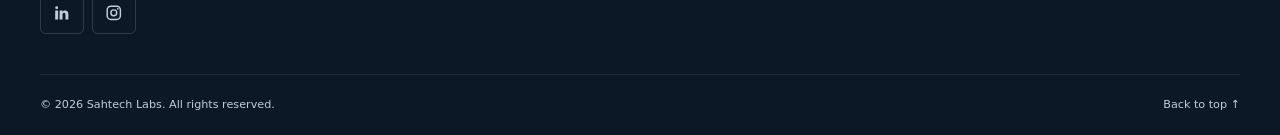
==== commit 225f5fef: "feat: add Instagram social link" ====
--- a/index.html
+++ b/index.html
@@ -125,6 +125,9 @@
           <a href="https://www.linkedin.com/company/sahtechlabs/" target="_blank" rel="noopener noreferrer" aria-label="Sahtech Labs on LinkedIn (opens in a new tab)">
             <svg viewBox="0 0 24 24" aria-hidden="true" focusable="false"><path d="M5 3a2 2 0 1 1 0 4 2 2 0 0 1 0-4ZM3 9h4v12H3Zm6 0h4v1.6c.8-1.2 2-1.9 3.6-1.9 3 0 4.4 1.9 4.4 5.2V21h-4v-6.2c0-1.7-.5-2.7-1.9-2.7-1.4 0-2.1 1-2.1 2.7V21H9Z"/></svg>
           </a>
+          <a href="https://www.instagram.com/sahtechlabs/" target="_blank" rel="noopener noreferrer" aria-label="Sahtech Labs on Instagram (opens in a new tab)">
+            <svg viewBox="0 0 24 24" aria-hidden="true" focusable="false"><rect x="3" y="3" width="18" height="18" rx="5" fill="none" stroke="currentColor" stroke-width="2"/><circle cx="12" cy="12" r="4" fill="none" stroke="currentColor" stroke-width="2"/><circle cx="17.5" cy="6.5" r="1.2"/></svg>
+          </a>
           <!-- Facebook is omitted until its official company-page URL is verified.
                Add it as another social-links item using the existing SVG/link pattern. -->
         </nav>
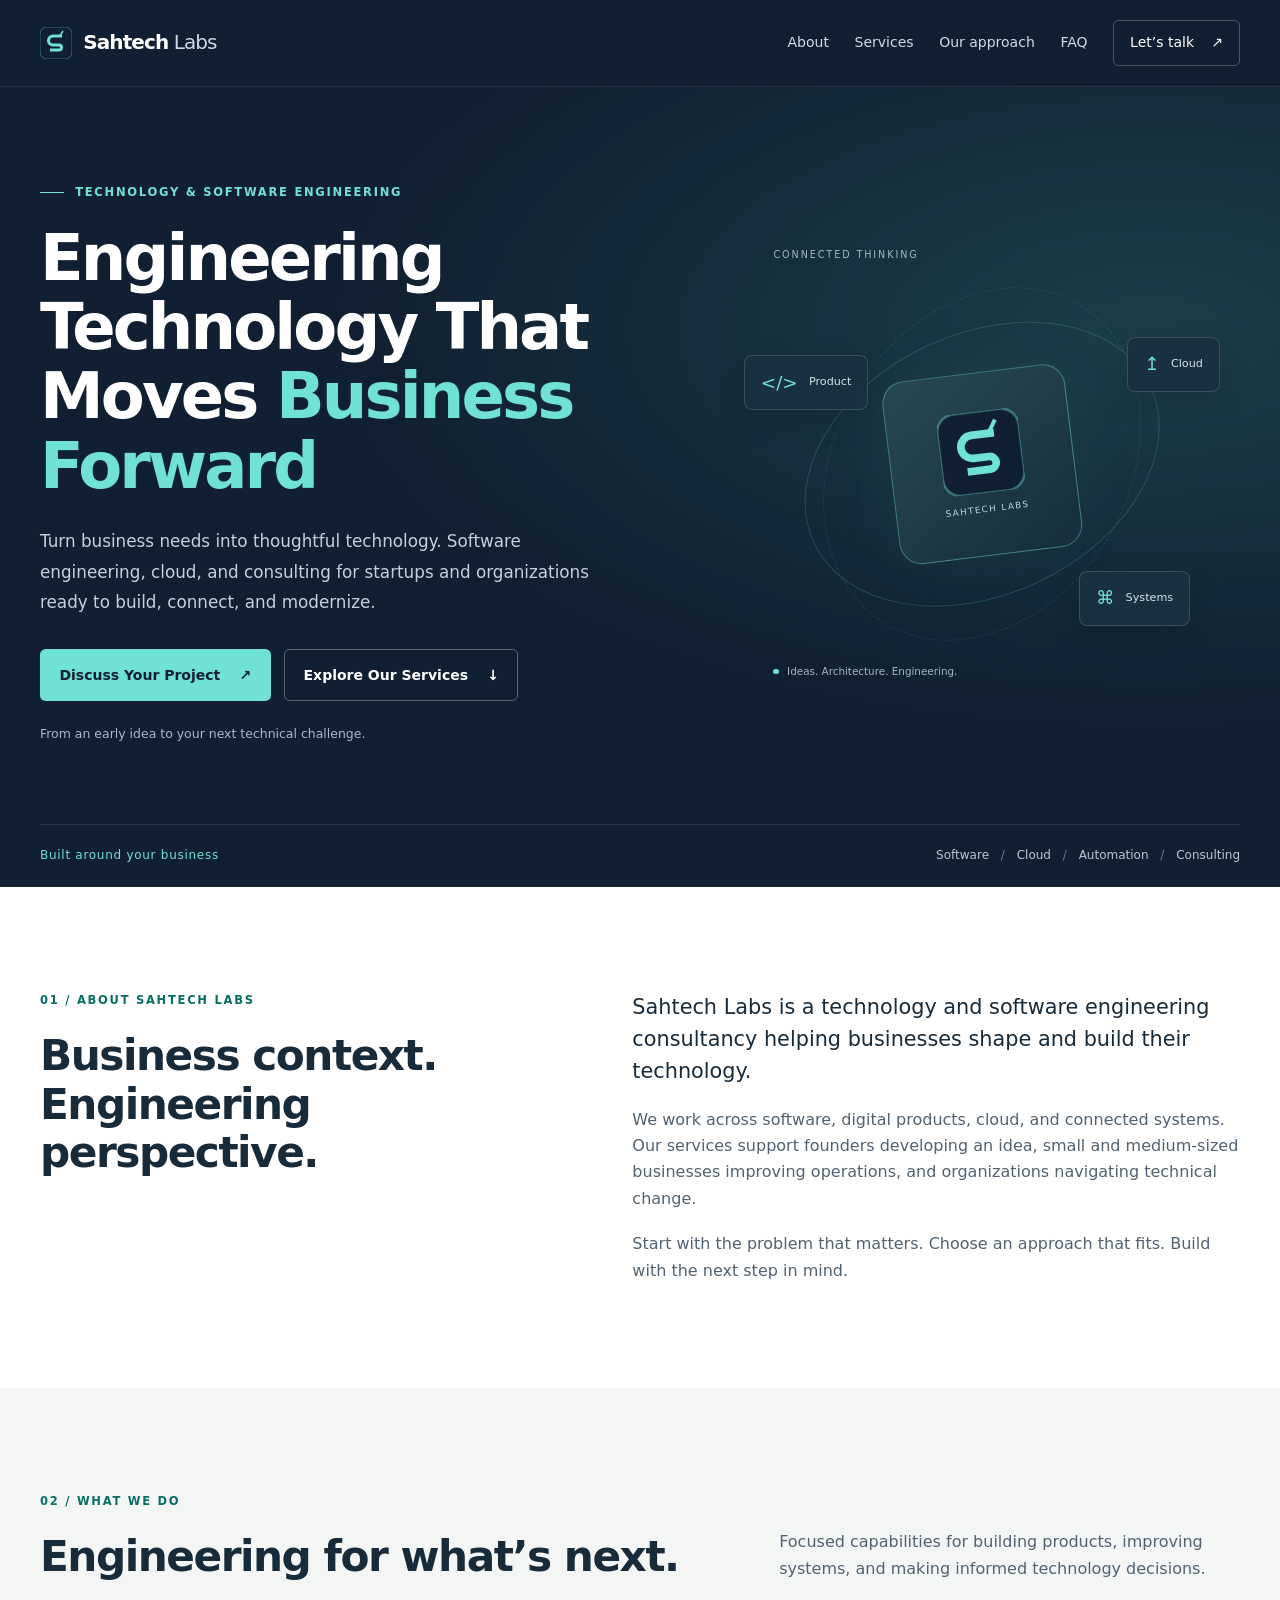
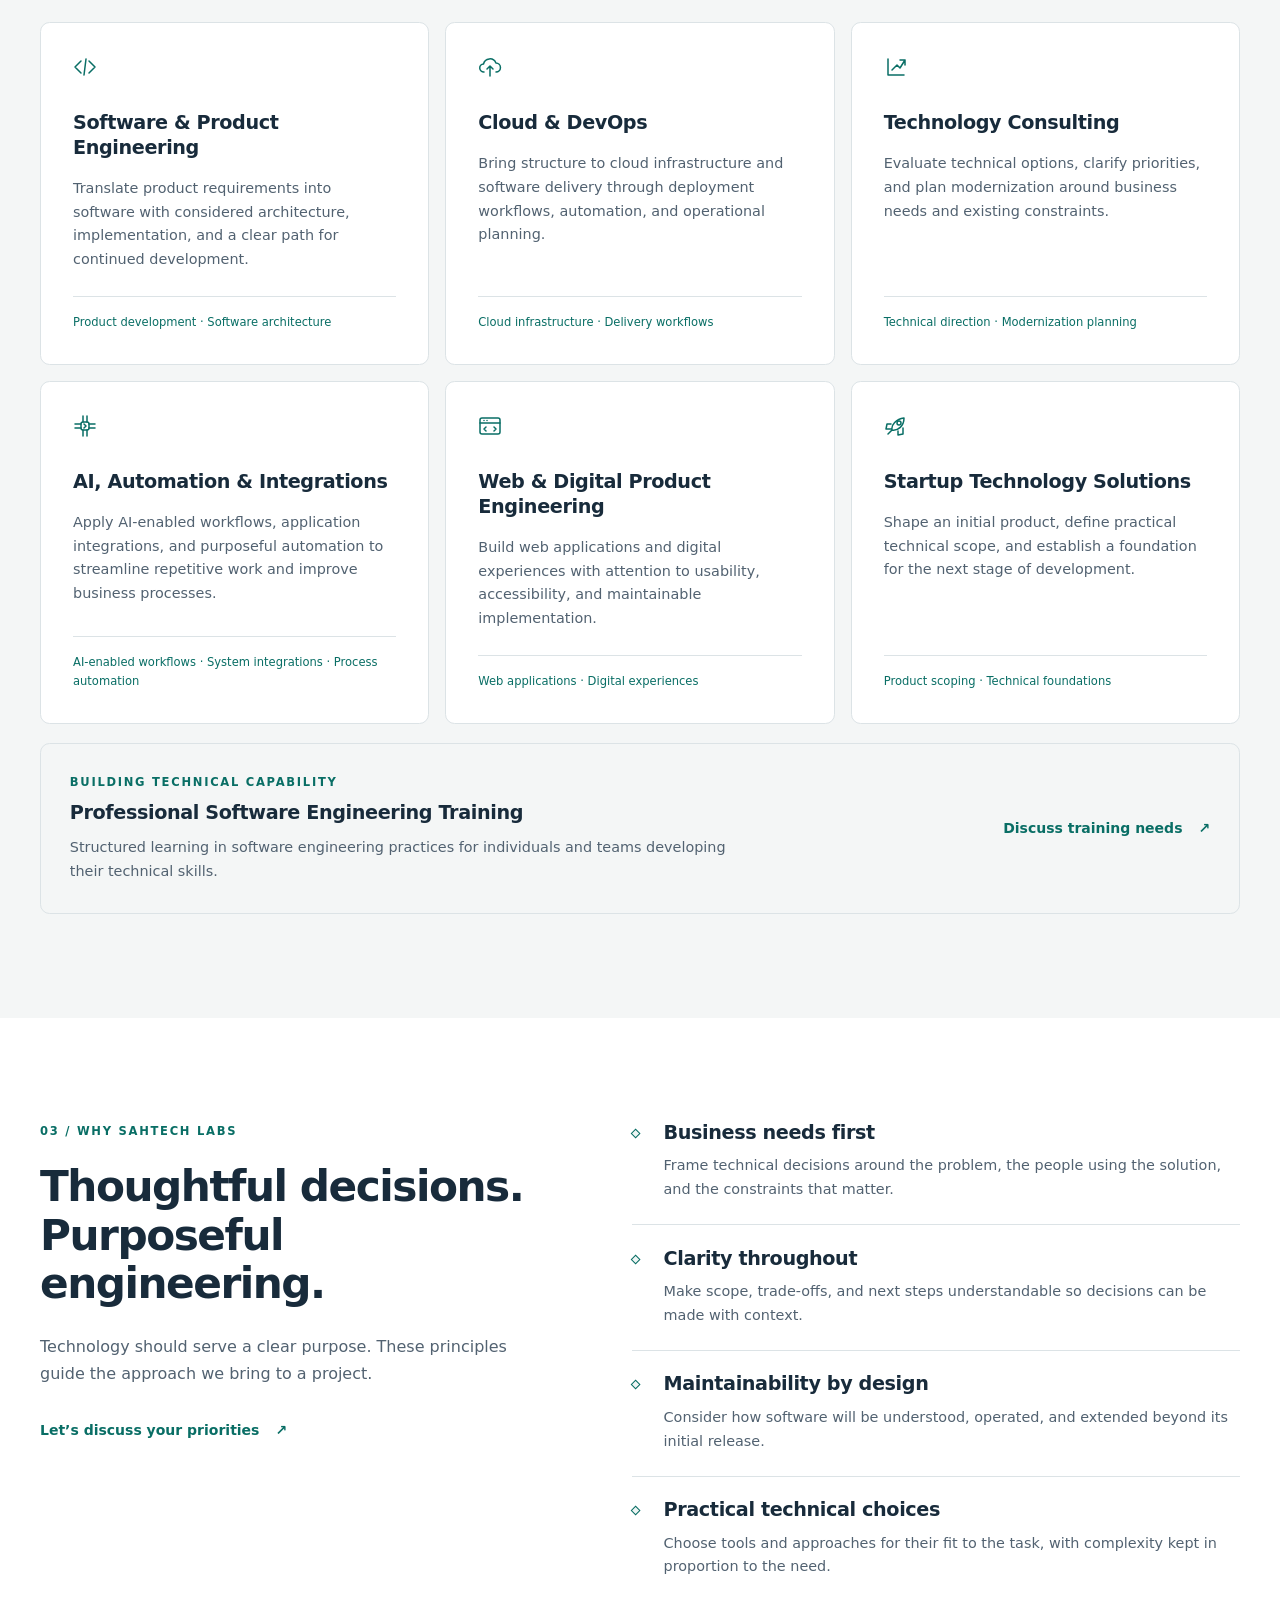
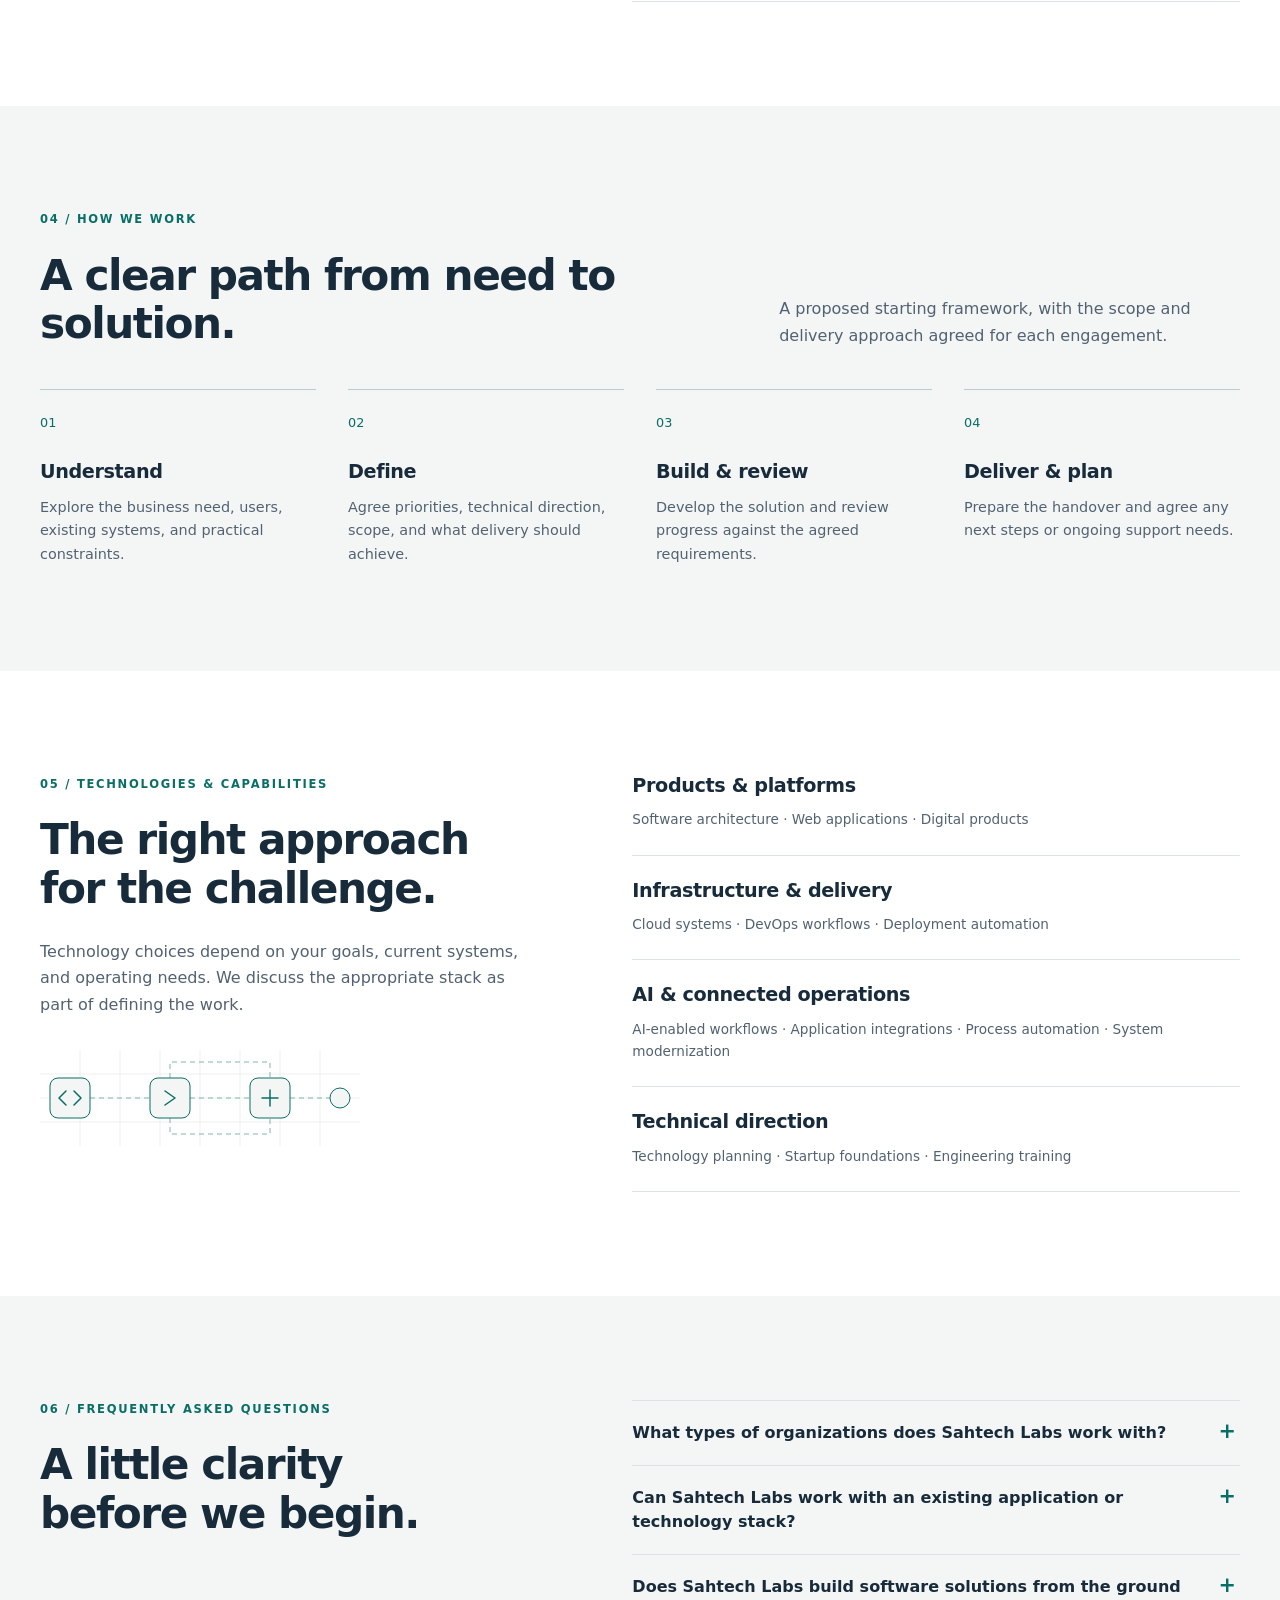
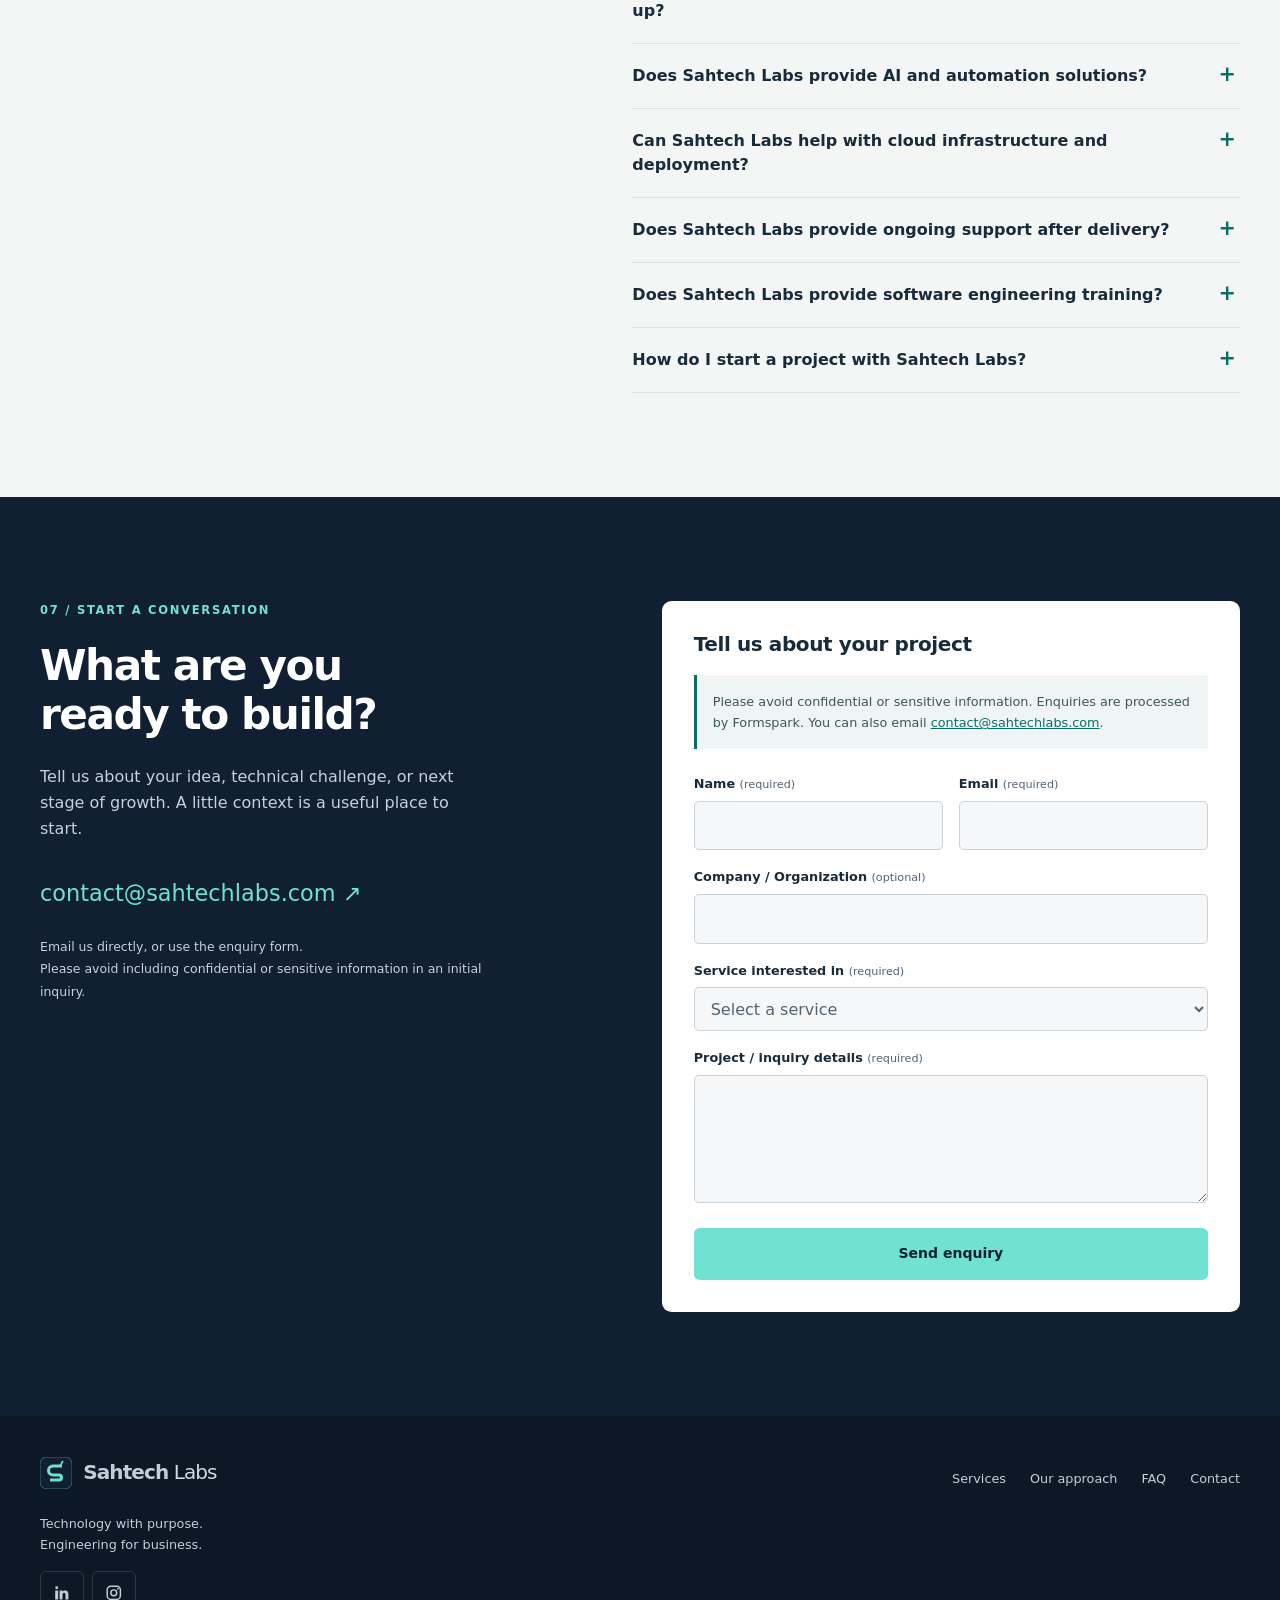
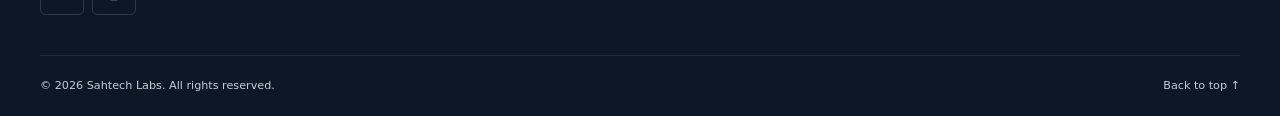
==== commit 7bcf0b53: "feat: enable website enquiry form" ====
--- a/index.html
+++ b/index.html
@@ -109,10 +109,12 @@
       </div>
     </section>
 
-    <section class="section contact-section" id="contact" aria-labelledby="contact-title"><div class="container contact-grid"><div class="contact-copy"><p class="eyebrow">07 / Start a conversation</p><h2 id="contact-title">What are you<br>ready to build?</h2><p>Tell us about your idea, technical challenge, or next stage of growth. A little context is a useful place to start.</p><a class="contact-email" href="mailto:contact@sahtechlabs.com">contact@sahtechlabs.com <span aria-hidden="true">↗</span></a><p class="contact-note">Email is the available inquiry channel.<br>Please avoid including confidential or sensitive information in an initial inquiry.</p></div>
-      <form class="contact-form" aria-labelledby="form-title" aria-describedby="form-status">
-        <h3 id="form-title">Tell us about your project</h3><p id="form-status" class="form-status">Online inquiries are not yet available. Please email <a href="mailto:contact@sahtechlabs.com">contact@sahtechlabs.com</a> to get in touch. This form is inactive and cannot send information.</p>
-        <fieldset disabled><legend class="visually-hidden">Project inquiry — currently unavailable</legend><div class="form-row"><div class="form-field"><label for="name">Name <span>(required)</span></label><input id="name" name="name" autocomplete="name" required></div><div class="form-field"><label for="email">Email <span>(required)</span></label><input id="email" name="email" type="email" autocomplete="email" required></div></div><div class="form-field"><label for="company">Company / Organization <span>(optional)</span></label><input id="company" name="company" autocomplete="organization"></div><div class="form-field"><label for="service">Service interested in <span>(required)</span></label><select id="service" name="service" required><option value="">Select a service</option><option>Software &amp; Product Engineering</option><option>Cloud &amp; DevOps</option><option>Technology Consulting</option><option>AI, Automation &amp; Integrations</option><option>Web &amp; Digital Product Engineering</option><option>Startup Technology Solutions</option><option>Professional Software Engineering Training</option></select></div><div class="form-field"><label for="details">Project / inquiry details <span>(required)</span></label><textarea id="details" name="details" rows="4" required></textarea></div><button class="button button-primary" type="button" disabled>Online inquiries unavailable</button></fieldset>
+    <section class="section contact-section" id="contact" aria-labelledby="contact-title"><div class="container contact-grid"><div class="contact-copy"><p class="eyebrow">07 / Start a conversation</p><h2 id="contact-title">What are you<br>ready to build?</h2><p>Tell us about your idea, technical challenge, or next stage of growth. A little context is a useful place to start.</p><a class="contact-email" href="mailto:contact@sahtechlabs.com">contact@sahtechlabs.com <span aria-hidden="true">↗</span></a><p class="contact-note">Email us directly, or use the enquiry form.<br>Please avoid including confidential or sensitive information in an initial inquiry.</p></div>
+      <form class="contact-form" action="https://submit-form.com/1XIG57Vay" method="POST" aria-labelledby="form-title" aria-describedby="form-guidance">
+        <h3 id="form-title">Tell us about your project</h3><p id="form-guidance" class="form-status">Please avoid confidential or sensitive information. Enquiries are processed by Formspark. You can also email <a href="mailto:contact@sahtechlabs.com">contact@sahtechlabs.com</a>.</p>
+        <div class="form-honeypot" aria-hidden="true"><label for="website">Leave this field empty</label><input id="website" name="_honeypot" type="text" tabindex="-1" autocomplete="off"></div>
+        <fieldset><legend class="visually-hidden">Project enquiry</legend><div class="form-row"><div class="form-field"><label for="name">Name <span>(required)</span></label><input id="name" type="text" name="name" autocomplete="name" required></div><div class="form-field"><label for="email">Email <span>(required)</span></label><input id="email" name="email" type="email" autocomplete="email" required></div></div><div class="form-field"><label for="company">Company / Organization <span>(optional)</span></label><input id="company" type="text" name="company" autocomplete="organization"></div><div class="form-field"><label for="service">Service interested in <span>(required)</span></label><select id="service" name="service" required><option value="">Select a service</option><option>Software &amp; Product Engineering</option><option>Cloud &amp; DevOps</option><option>Technology Consulting</option><option>AI, Automation &amp; Integrations</option><option>Web &amp; Digital Product Engineering</option><option>Startup Technology Solutions</option><option>Professional Software Engineering Training</option></select></div><div class="form-field"><label for="details">Project / inquiry details <span>(required)</span></label><textarea id="details" name="details" rows="4" required></textarea></div><button class="button button-primary" type="submit">Send enquiry</button></fieldset>
+        <p id="form-status" class="form-status submission-status" role="status" aria-live="polite" aria-atomic="true"></p>
       </form>
     </div></section>
   </main>
--- a/assets/css/styles.css
+++ b/assets/css/styles.css
@@ -791,12 +791,22 @@
   resize:vertical;
 }
 
-fieldset:disabled input,fieldset:disabled select,fieldset:disabled textarea {
-  cursor:not-allowed;
-  -webkit-text-fill-color:#526271;
-}
-
-.button:disabled {
+/* Not exposed to visitors, keyboard navigation, or assistive technology. */
+.form-honeypot {
+  display:none;
+}
+
+.submission-status:empty {
+  padding:0;
+  margin:0;
+  border:0;
+}
+
+.contact-form .button[type="submit"] {
+  width:100%;
+}
+
+.button:disabled,.button[aria-disabled="true"] {
   cursor:not-allowed;
   background:#e2e9eb;
   color:#526271;
@@ -1058,10 +1068,10 @@
 
 /* Motion is opt-in. Content is visible before enhancement and on failure. */
 @media(prefers-reduced-motion:no-preference) {
-  .button:not(:disabled) {
+  .button:not(:disabled):not([aria-disabled="true"]) {
     transition:background .18s,border-color .18s,transform .18s;
   }
-  .button:not(:disabled):hover,.button:not(:disabled):focus-visible {
+  .button:not(:disabled):not([aria-disabled="true"]):hover,.button:not(:disabled):not([aria-disabled="true"]):focus-visible {
     transform:translateY(-1px);
   }
   .section.is-revealed>.container {
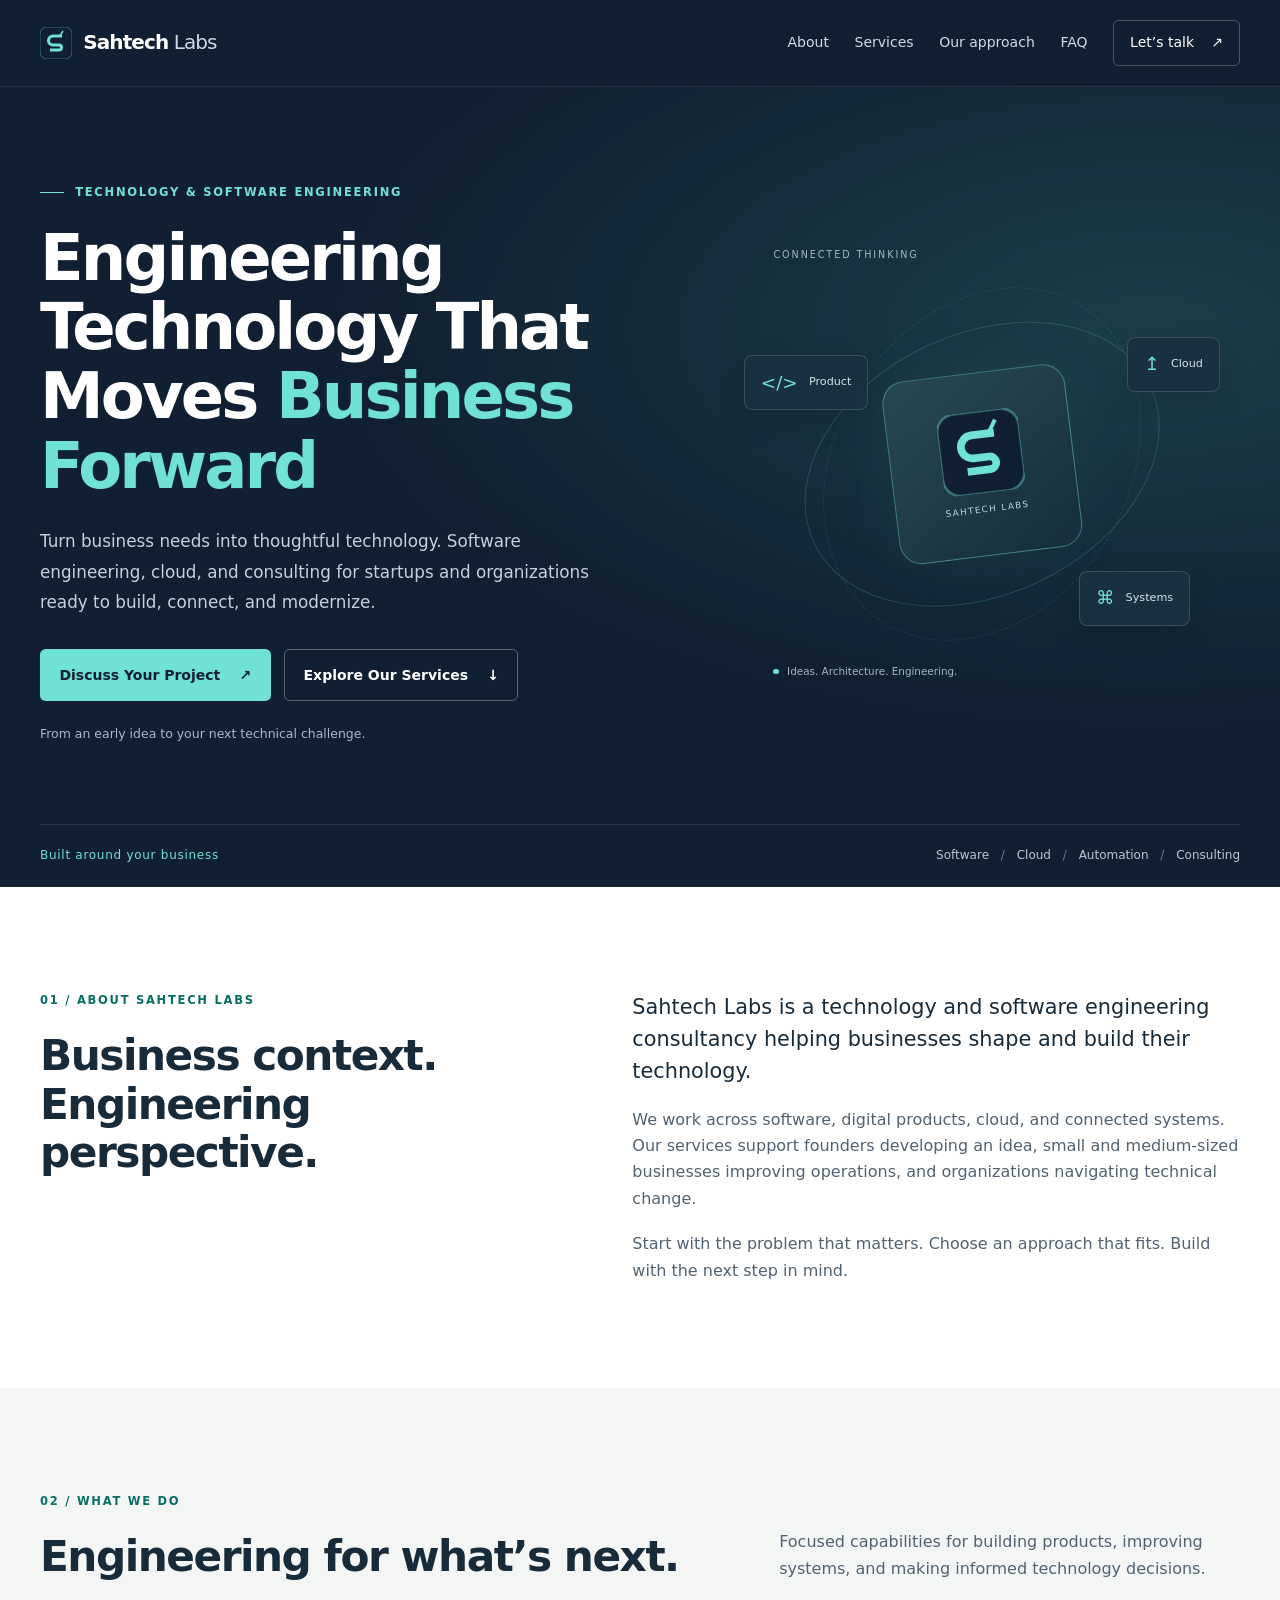
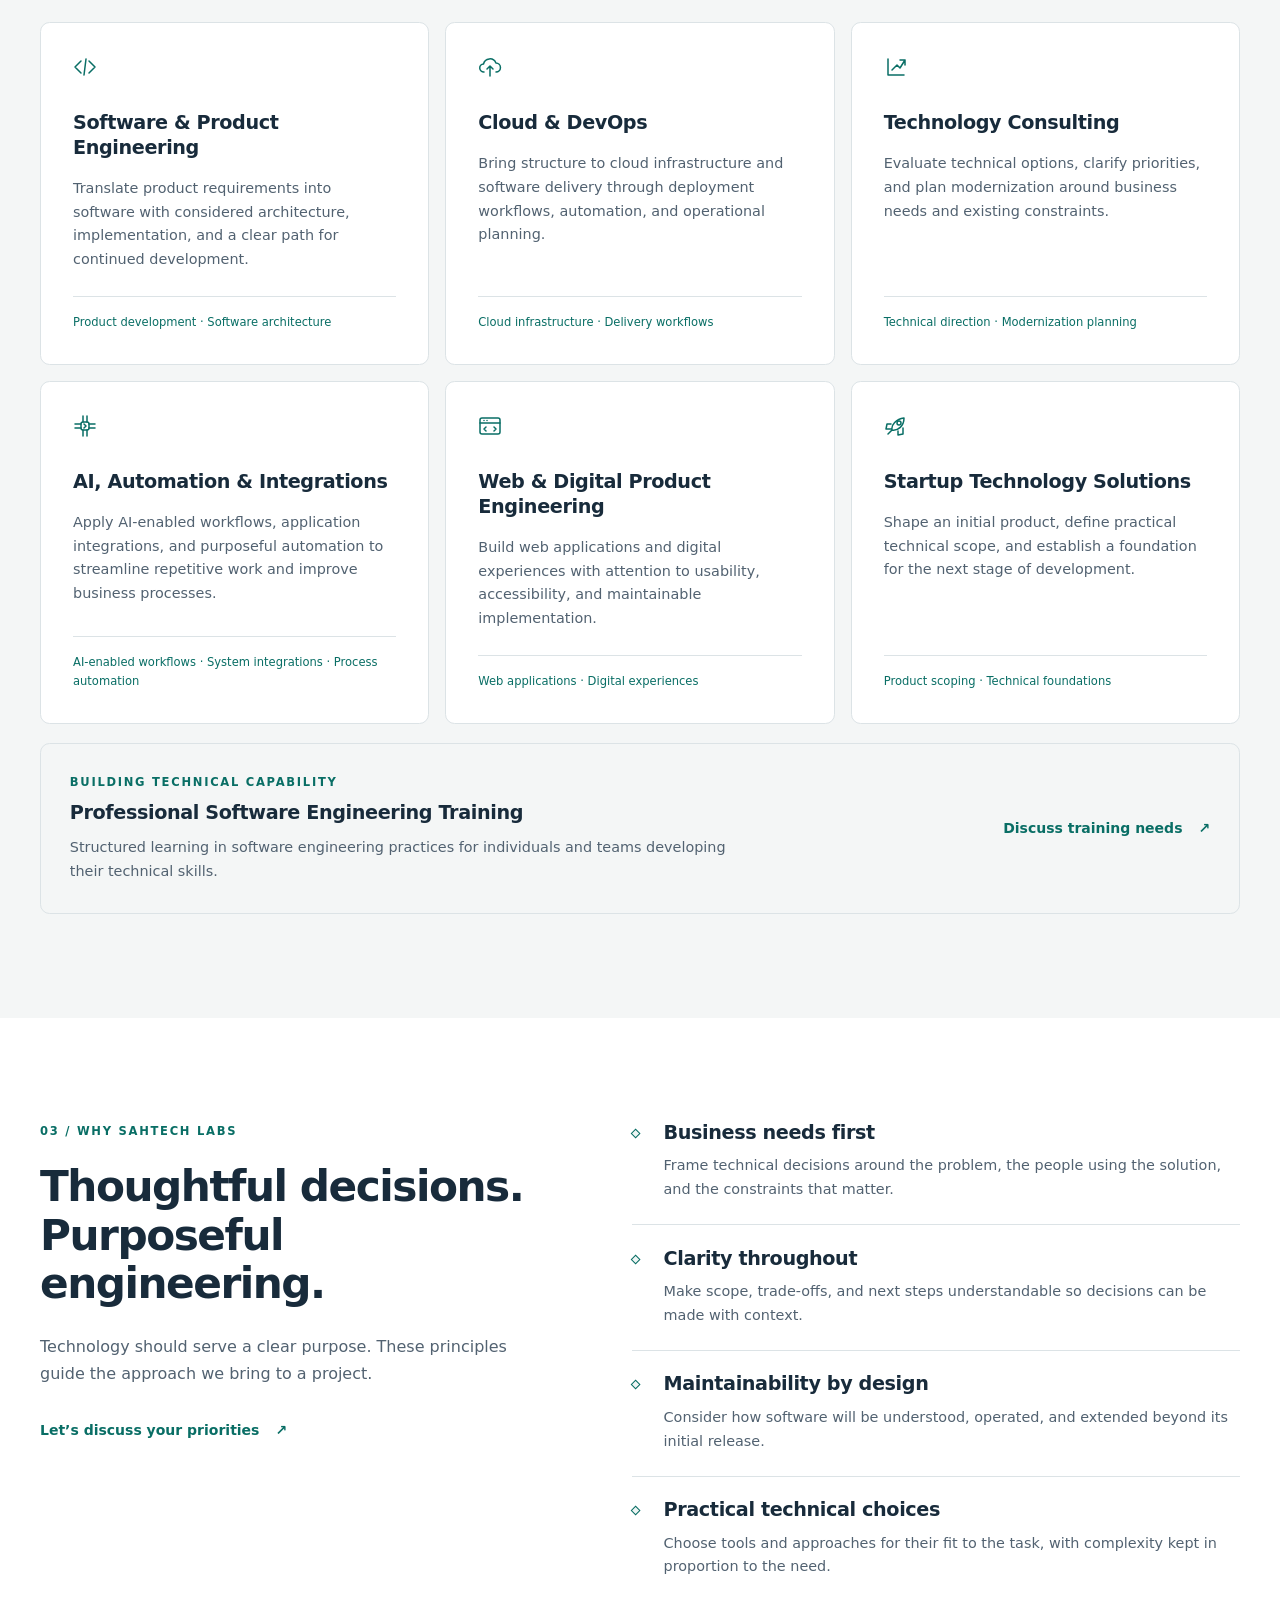
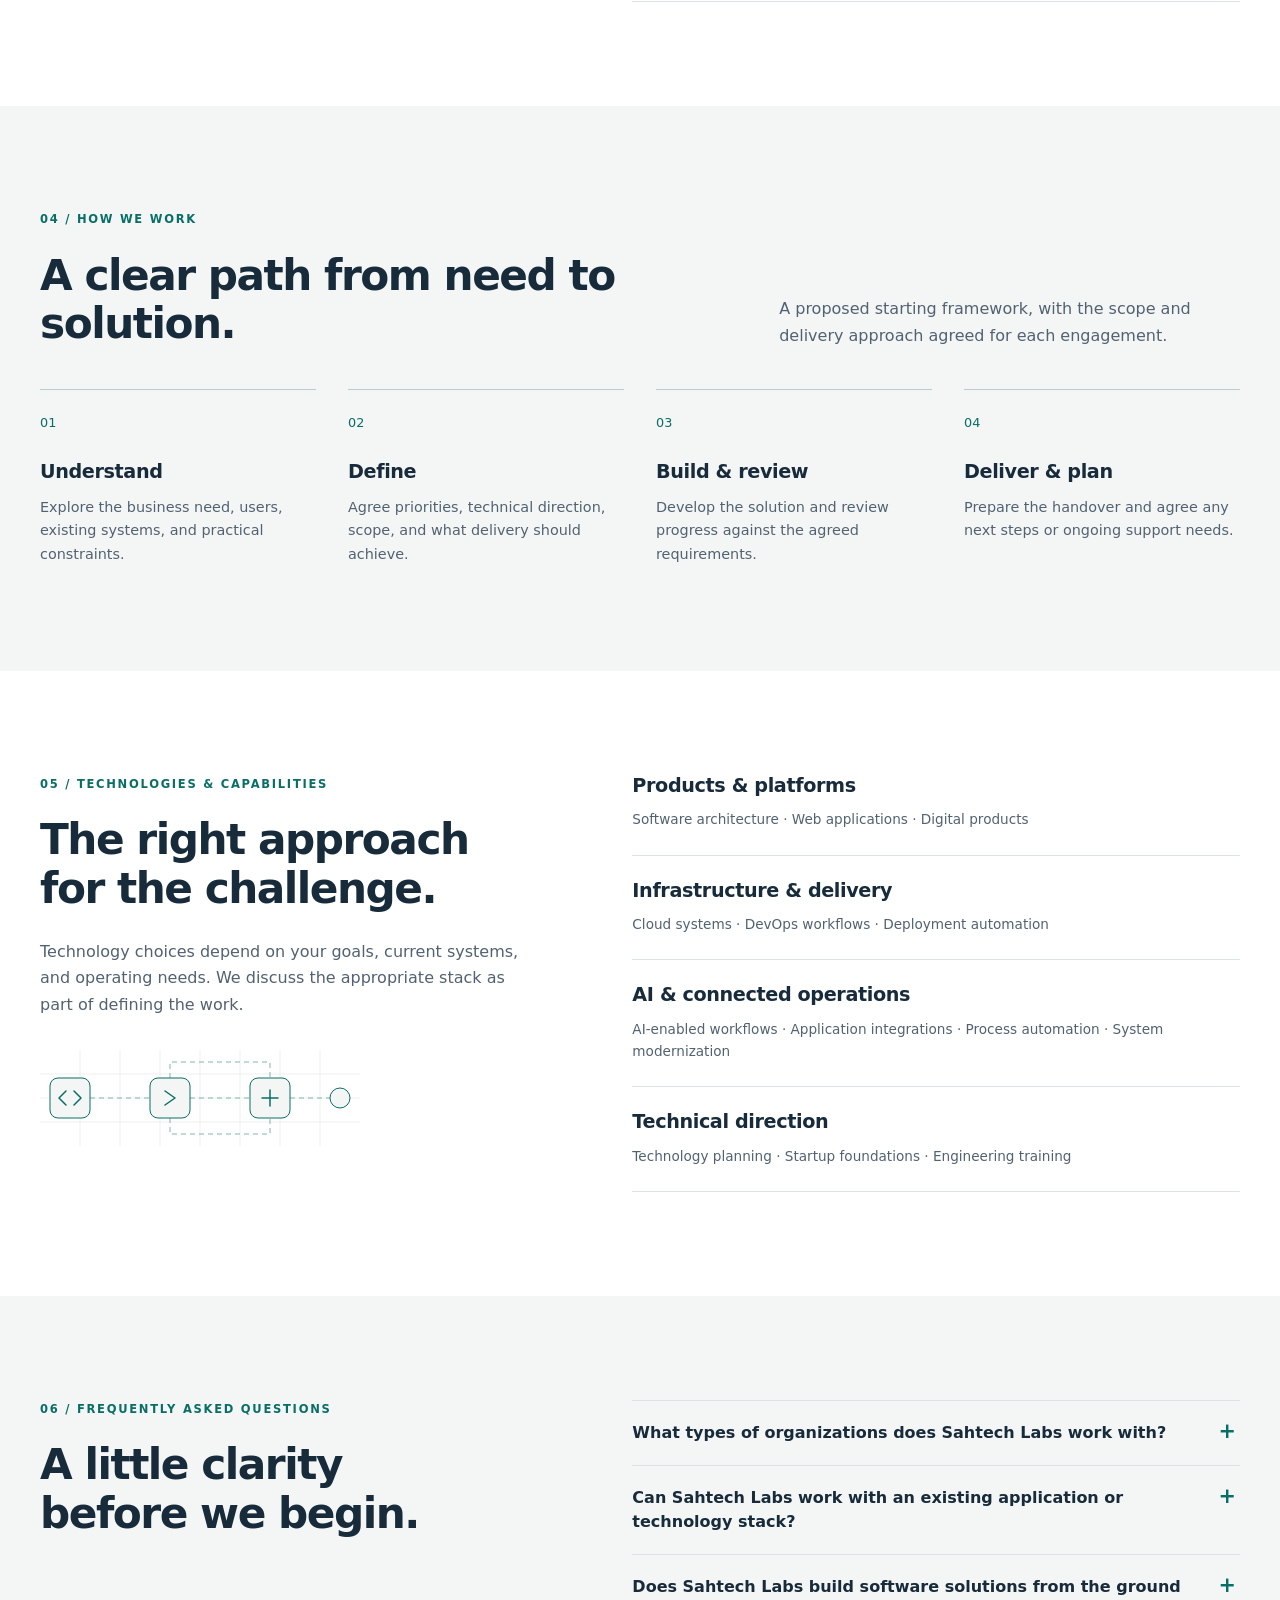
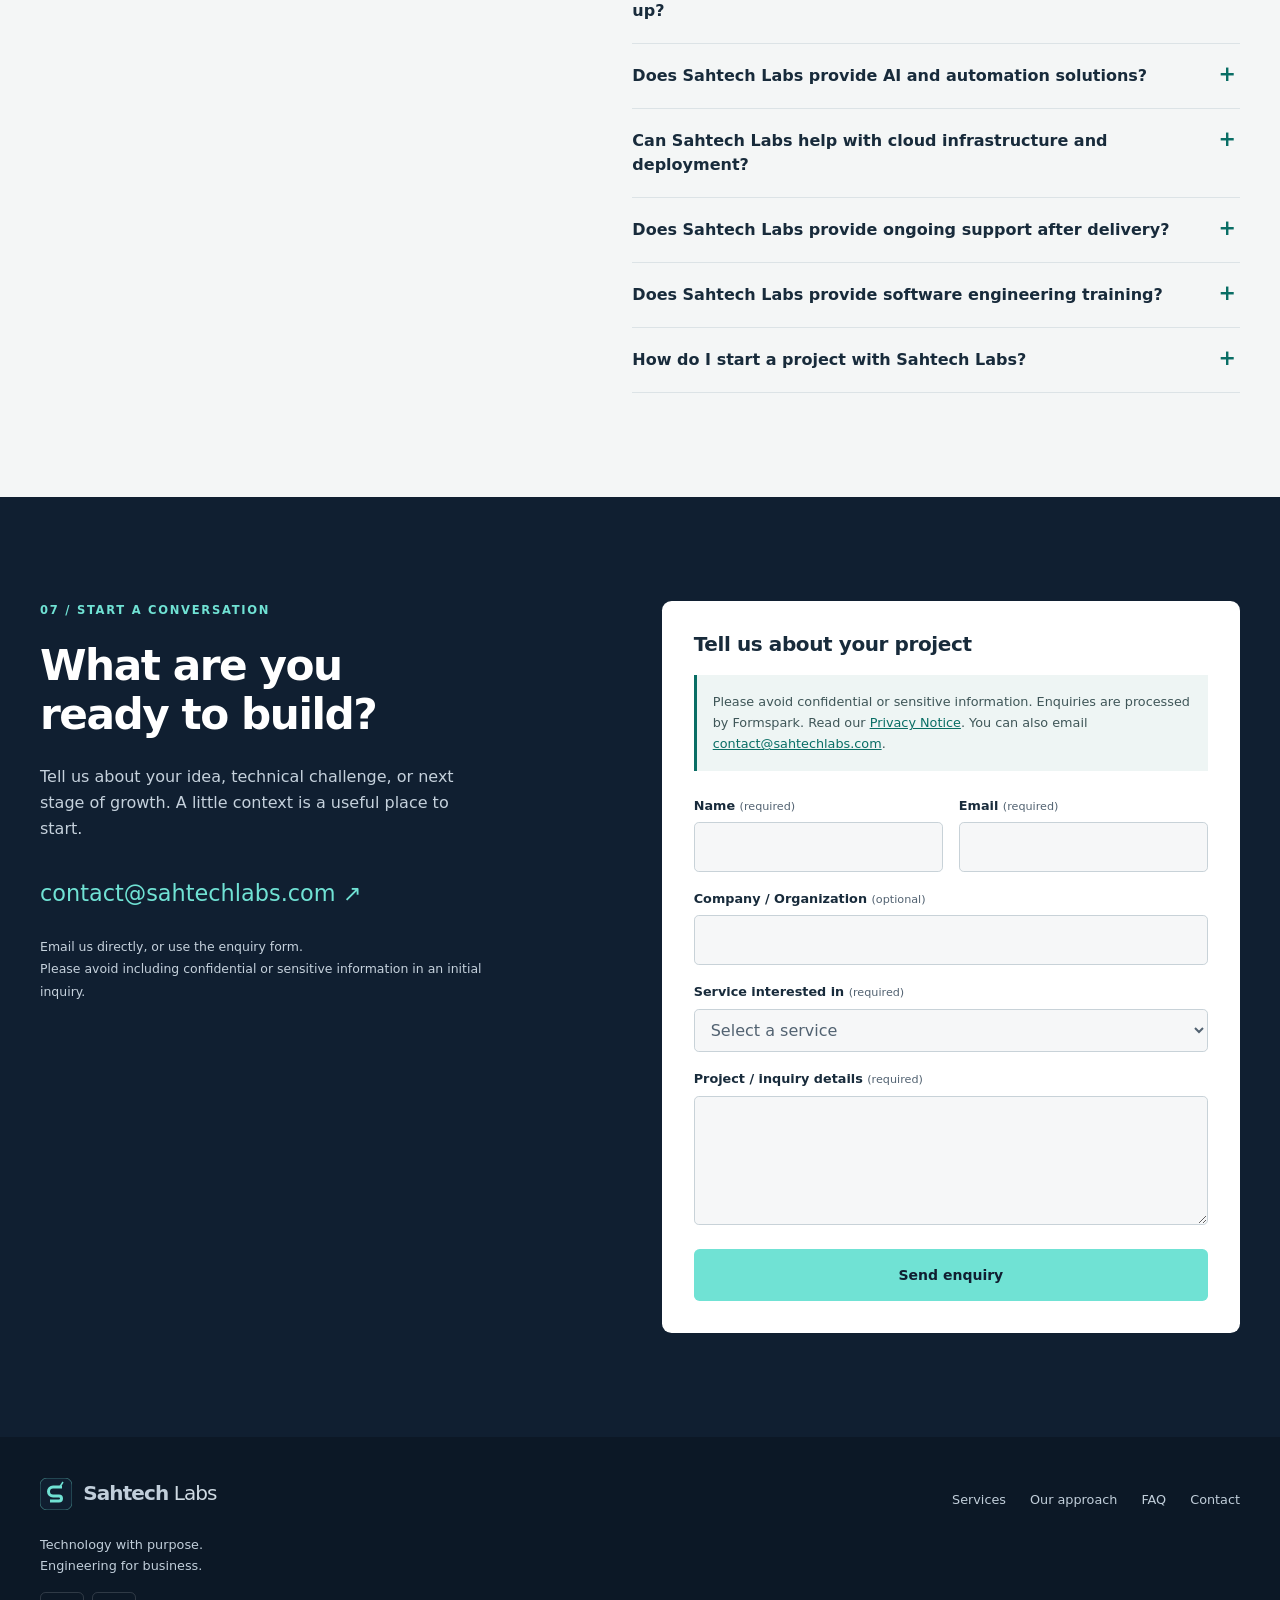
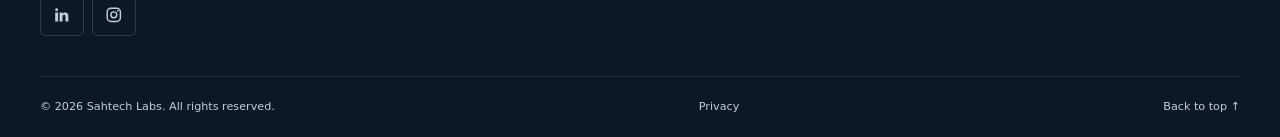
==== commit 4b9555d2: "feat: add website privacy notice" ====
--- a/index.html
+++ b/index.html
@@ -111,7 +111,7 @@
 
     <section class="section contact-section" id="contact" aria-labelledby="contact-title"><div class="container contact-grid"><div class="contact-copy"><p class="eyebrow">07 / Start a conversation</p><h2 id="contact-title">What are you<br>ready to build?</h2><p>Tell us about your idea, technical challenge, or next stage of growth. A little context is a useful place to start.</p><a class="contact-email" href="mailto:contact@sahtechlabs.com">contact@sahtechlabs.com <span aria-hidden="true">↗</span></a><p class="contact-note">Email us directly, or use the enquiry form.<br>Please avoid including confidential or sensitive information in an initial inquiry.</p></div>
       <form class="contact-form" action="https://submit-form.com/1XIG57Vay" method="POST" aria-labelledby="form-title" aria-describedby="form-guidance">
-        <h3 id="form-title">Tell us about your project</h3><p id="form-guidance" class="form-status">Please avoid confidential or sensitive information. Enquiries are processed by Formspark. You can also email <a href="mailto:contact@sahtechlabs.com">contact@sahtechlabs.com</a>.</p>
+        <h3 id="form-title">Tell us about your project</h3><p id="form-guidance" class="form-status">Please avoid confidential or sensitive information. Enquiries are processed by Formspark. Read our <a href="privacy.html">Privacy Notice</a>. You can also email <a href="mailto:contact@sahtechlabs.com">contact@sahtechlabs.com</a>.</p>
         <div class="form-honeypot" aria-hidden="true"><label for="website">Leave this field empty</label><input id="website" name="_honeypot" type="text" tabindex="-1" autocomplete="off"></div>
         <fieldset><legend class="visually-hidden">Project enquiry</legend><div class="form-row"><div class="form-field"><label for="name">Name <span>(required)</span></label><input id="name" type="text" name="name" autocomplete="name" required></div><div class="form-field"><label for="email">Email <span>(required)</span></label><input id="email" name="email" type="email" autocomplete="email" required></div></div><div class="form-field"><label for="company">Company / Organization <span>(optional)</span></label><input id="company" type="text" name="company" autocomplete="organization"></div><div class="form-field"><label for="service">Service interested in <span>(required)</span></label><select id="service" name="service" required><option value="">Select a service</option><option>Software &amp; Product Engineering</option><option>Cloud &amp; DevOps</option><option>Technology Consulting</option><option>AI, Automation &amp; Integrations</option><option>Web &amp; Digital Product Engineering</option><option>Startup Technology Solutions</option><option>Professional Software Engineering Training</option></select></div><div class="form-field"><label for="details">Project / inquiry details <span>(required)</span></label><textarea id="details" name="details" rows="4" required></textarea></div><button class="button button-primary" type="submit">Send enquiry</button></fieldset>
         <p id="form-status" class="form-status submission-status" role="status" aria-live="polite" aria-atomic="true"></p>
@@ -136,7 +136,7 @@
       </div>
       <nav class="footer-navigation" aria-label="Footer navigation"><a href="#services">Services</a><a href="#approach">Our approach</a><a href="#faq">FAQ</a><a href="#contact">Contact</a></nav>
     </div>
-    <div class="container footer-bottom"><small>© 2026 Sahtech Labs. All rights reserved.</small><a href="#home">Back to top <span aria-hidden="true">↑</span></a></div>
+    <div class="container footer-bottom"><small>© 2026 Sahtech Labs. All rights reserved.</small><a href="privacy.html">Privacy</a><a href="#home">Back to top <span aria-hidden="true">↑</span></a></div>
   </footer>
 </body>
 </html>
--- a/assets/css/styles.css
+++ b/assets/css/styles.css
@@ -1113,3 +1113,36 @@
     animation:none!important;
   }
 }
+
+/* A quiet reading layout for the website Privacy Notice. */
+.privacy-content {
+  max-width:48rem;
+  padding-block:4rem;
+}
+
+.privacy-content h1 {
+  max-width:none;
+  font-size:clamp(2.4rem,5vw,3.5rem);
+}
+
+.privacy-updated {
+  color:var(--muted);
+  margin-block:1rem 2rem;
+}
+
+.privacy-content section {
+  margin-top:2.5rem;
+}
+
+.privacy-content h2 {
+  font-size:clamp(1.35rem,3vw,1.65rem);
+  margin-bottom:1rem;
+  line-height:1.3;
+}
+
+.privacy-content a {
+  color:var(--teal);
+  text-decoration:underline;
+  text-underline-offset:.2rem;
+  overflow-wrap:anywhere;
+}
